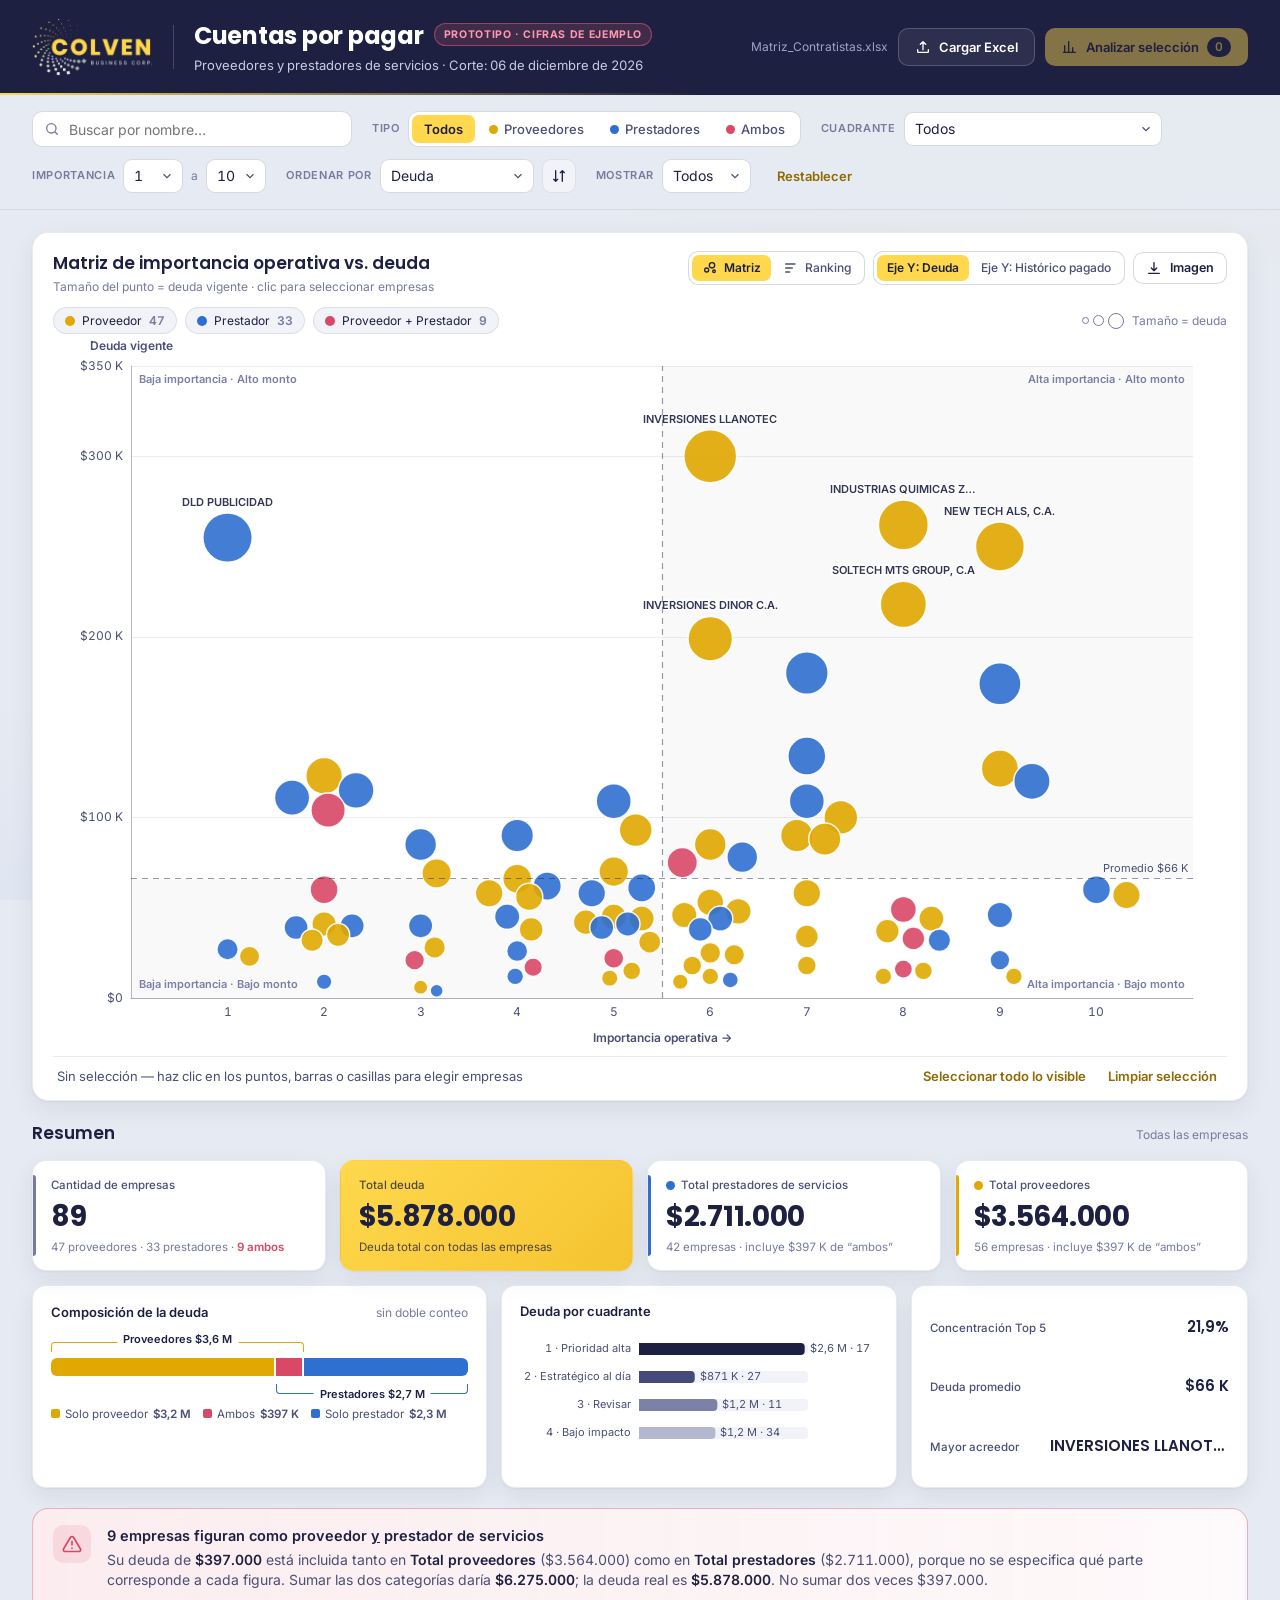
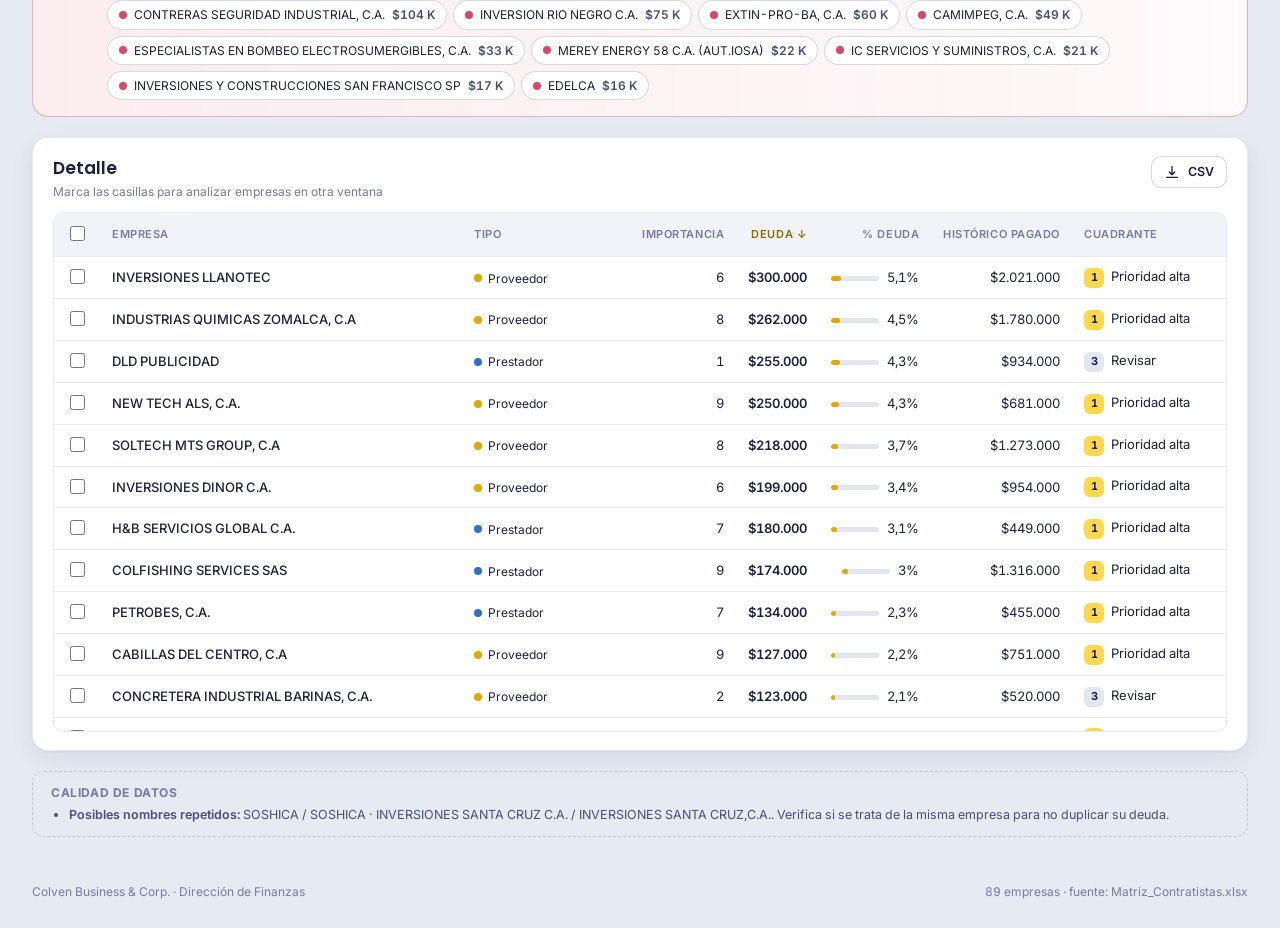
==== index.html @ c9e43388 "Add files via upload Primera versión del dashboard" ====
<!doctype html>
<html lang="es">
<head>
  <meta charset="utf-8">
  <meta name="viewport" content="width=device-width, initial-scale=1">
  <title>Cuentas por Pagar · COLVEN</title>
  <meta name="description" content="Dashboard de cuentas por pagar a proveedores y prestadores de servicios de Colven Business & Corp.">
  <link rel="icon" type="image/png" href="assets/favicon.png">
  <link rel="preconnect" href="https://fonts.googleapis.com">
  <link rel="preconnect" href="https://fonts.gstatic.com" crossorigin>
  <link href="https://fonts.googleapis.com/css2?family=Inter:wght@400;500;600;700&family=Poppins:wght@600;700;800&display=swap" rel="stylesheet">
  <link rel="stylesheet" href="css/styles.css">
</head>
<body>
  <header class="topbar">
    <div class="brand">
      <img src="assets/logo-colven.png" alt="Colven Business Corp." class="brand-logo">
      <div class="brand-sep"></div>
      <div>
        <h1>Cuentas por pagar<span id="ribbon" class="ribbon" hidden>Prototipo · cifras de ejemplo</span></h1>
        <p class="sub">Proveedores y prestadores de servicios · <span id="corte"></span></p>
      </div>
    </div>
    <div class="top-actions">
      <span class="source" id="source" title="Archivo de datos cargado"></span>
      <label class="btn btn-ghost" title="Cargar otro Excel solo en este navegador (no modifica el repositorio)">
        <svg viewBox="0 0 24 24"><path d="M12 16V4m0 0-4 4m4-4 4 4M4 16v3a1 1 0 0 0 1 1h14a1 1 0 0 0 1-1v-3"/></svg>
        Cargar Excel
        <input type="file" id="fileInput" accept=".xlsx,.xls,.csv" hidden>
      </label>
      <button class="btn btn-primary" id="btnCompare" disabled>
        <svg viewBox="0 0 24 24"><path d="M4 20V10m6 10V4m6 16v-7m4 7H2"/></svg>
        Analizar selección <span class="pill" id="selCount">0</span>
      </button>
    </div>
  </header>

  <!-- ===================== FILTROS ===================== -->
  <section class="filters" aria-label="Filtros">
    <div class="f-group f-search">
      <svg viewBox="0 0 24 24"><circle cx="11" cy="11" r="7"/><path d="m20 20-3.5-3.5"/></svg>
      <input type="search" id="fSearch" placeholder="Buscar por nombre…" autocomplete="off">
    </div>

    <div class="f-group">
      <span class="f-label">Tipo</span>
      <div class="seg" id="fTipo" role="radiogroup">
        <button data-v="all" class="on">Todos</button>
        <button data-v="prov"><i class="dot" data-t="Proveedor"></i>Proveedores</button>
        <button data-v="serv"><i class="dot" data-t="Prestador de servicios"></i>Prestadores</button>
        <button data-v="ambos"><i class="dot" data-t="Ambos"></i>Ambos</button>
      </div>
    </div>

    <div class="f-group">
      <span class="f-label">Cuadrante</span>
      <select id="fQuad">
        <option value="0">Todos</option>
        <option value="1">1 · Alta importancia / Alto monto</option>
        <option value="2">2 · Alta importancia / Bajo monto</option>
        <option value="3">3 · Baja importancia / Alto monto</option>
        <option value="4">4 · Baja importancia / Bajo monto</option>
      </select>
    </div>

    <div class="f-group">
      <span class="f-label">Importancia</span>
      <select id="fImpMin"></select><span class="f-to">a</span><select id="fImpMax"></select>
    </div>

    <div class="f-group">
      <span class="f-label">Ordenar por</span>
      <select id="fSort">
        <option value="deuda">Deuda</option>
        <option value="importancia">Importancia</option>
        <option value="historico">Histórico pagado</option>
        <option value="empresa">Nombre</option>
      </select>
      <button class="icon-btn" id="fDir" title="Invertir orden" aria-label="Invertir orden">
        <svg viewBox="0 0 24 24"><path d="M7 4v16m0 0-3-3m3 3 3-3M17 20V4m0 0-3 3m3-3 3 3"/></svg>
      </button>
    </div>

    <div class="f-group">
      <span class="f-label">Mostrar</span>
      <select id="fTop">
        <option value="0">Todos</option>
        <option value="5">Top 5</option>
        <option value="10">Top 10</option>
        <option value="20">Top 20</option>
        <option value="30">Top 30</option>
      </select>
    </div>

    <button class="btn btn-link" id="fReset">Restablecer</button>
  </section>

  <!-- ===================== PRINCIPAL ===================== -->
  <main class="layout">
    <section class="card chart-card">
      <div class="card-head">
        <div>
          <h2 id="chartTitle">Matriz de importancia operativa vs. deuda</h2>
          <p class="hint" id="chartHint">Tamaño del punto = deuda vigente · clic para seleccionar empresas</p>
        </div>
        <div class="head-tools">
          <div class="seg seg-sm" id="vView">
            <button data-v="matriz" class="on" title="Matriz de burbujas">
              <svg viewBox="0 0 24 24"><circle cx="7" cy="15" r="3"/><circle cx="15" cy="8" r="4"/><circle cx="18" cy="17" r="2"/></svg>Matriz</button>
            <button data-v="ranking" title="Ranking de barras">
              <svg viewBox="0 0 24 24"><path d="M4 6h14M4 12h10M4 18h6"/></svg>Ranking</button>
          </div>
          <div class="seg seg-sm" id="vY" title="Eje vertical de la matriz">
            <button data-v="deuda" class="on">Eje Y: Deuda</button>
            <button data-v="historico">Eje Y: Histórico pagado</button>
          </div>
          <div class="menu">
            <button class="btn btn-ghost btn-sm" id="btnExport" aria-haspopup="true">
              <svg viewBox="0 0 24 24"><path d="M12 4v12m0 0-4-4m4 4 4-4M4 20h16"/></svg>Imagen</button>
            <div class="menu-list" id="exportMenu" hidden>
              <button data-e="dark">PNG · fondo Colven (con resumen)</button>
              <button data-e="light">PNG · fondo blanco (para informes)</button>
              <button data-e="transparent">PNG · solo gráfico, transparente</button>
            </div>
          </div>
        </div>
      </div>
      <div class="legend" id="legend"></div>
      <div id="mainChart" class="chart"></div>
      <div class="sel-bar" id="selBar" hidden>
        <span id="selText"></span>
        <button class="btn btn-link" id="selVisible">Seleccionar todo lo visible</button>
        <button class="btn btn-link" id="selClear">Limpiar selección</button>
      </div>
    </section>

    <aside class="summary" aria-label="Resumen">
      <div class="summary-head">
        <h2>Resumen</h2>
        <span class="scope" id="scope">Todas las empresas</span>
      </div>
      <div class="kpis">
        <div class="kpi">
          <span class="kpi-label">Cantidad de empresas</span>
          <span class="kpi-value" id="kN">0</span>
          <span class="kpi-sub" id="kNsub"></span>
        </div>
        <div class="kpi kpi-hero">
          <span class="kpi-label">Total deuda</span>
          <span class="kpi-value" id="kTotal">$0</span>
          <span class="kpi-sub" id="kTotalSub"></span>
        </div>
        <div class="kpi" data-t="Prestador de servicios">
          <span class="kpi-label"><i class="dot" data-t="Prestador de servicios"></i>Total prestadores de servicios</span>
          <span class="kpi-value" id="kServ">$0</span>
          <span class="kpi-sub" id="kServSub"></span>
        </div>
        <div class="kpi" data-t="Proveedor">
          <span class="kpi-label"><i class="dot" data-t="Proveedor"></i>Total proveedores</span>
          <span class="kpi-value" id="kProv">$0</span>
          <span class="kpi-sub" id="kProvSub"></span>
        </div>
      </div>

      <div class="block">
        <div class="block-head"><h3>Composición de la deuda</h3><span class="hint">sin doble conteo</span></div>
        <div class="compo" id="compo"></div>
      </div>

      <div class="block">
        <div class="block-head"><h3>Deuda por cuadrante</h3></div>
        <div id="quadChart" class="mini-chart"></div>
      </div>

      <div class="block mini-stats">
        <div><span class="kpi-label">Concentración Top 5</span><b id="kTop5">0%</b></div>
        <div><span class="kpi-label">Deuda promedio</span><b id="kAvg">$0</b></div>
        <div><span class="kpi-label">Mayor acreedor</span><b id="kMax" class="ellipsis">—</b></div>
      </div>
    </aside>

    <!-- Aviso de empresas en ambas categorías -->
    <section class="notice" id="overlap" hidden></section>

    <!-- Tabla -->
    <section class="card table-card">
      <div class="card-head">
        <div>
          <h2>Detalle</h2>
          <p class="hint">Marca las casillas para analizar empresas en otra ventana</p>
        </div>
        <div class="head-tools">
          <button class="btn btn-ghost btn-sm" id="btnCsv">
            <svg viewBox="0 0 24 24"><path d="M12 4v12m0 0-4-4m4 4 4-4M4 20h16"/></svg>CSV</button>
        </div>
      </div>
      <div class="table-wrap">
        <table class="grid" id="grid">
          <thead>
            <tr>
              <th class="c-chk"><input type="checkbox" id="chkAll" aria-label="Seleccionar todas las visibles"></th>
              <th data-s="empresa">Empresa</th>
              <th data-s="tipo">Tipo</th>
              <th data-s="importancia" class="num">Importancia</th>
              <th data-s="deuda" class="num">Deuda</th>
              <th data-s="pct" class="num">% deuda</th>
              <th data-s="historico" class="num">Histórico pagado</th>
              <th data-s="cuadrante">Cuadrante</th>
            </tr>
          </thead>
          <tbody></tbody>
        </table>
      </div>
    </section>

    <section class="dq" id="dq" hidden></section>
  </main>

  <footer class="foot">
    <span>Colven Business &amp; Corp. · Dirección de Finanzas</span>
    <span id="footSrc"></span>
  </footer>

  <div class="toast" id="toast" role="status" aria-live="polite"></div>

  <script src="lib/echarts.min.js"></script>
  <script src="lib/xlsx.full.min.js"></script>
  <script src="js/config.js"></script>
  <script src="js/data-fallback.js"></script>
  <script src="js/common.js"></script>
  <script src="js/app.js"></script>
</body>
</html>
---- css/styles.css ----
/* =====================================================================
   COLVEN · Cuentas por pagar — estilos
   Paleta de marca: azul marino #1D2041 · amarillo #FFD84D · blanco
   ===================================================================== */
:root {
  --navy: #1D2041;
  --navy-deep: #171A36;
  --page: #E6EAF2;          /* gris azulado claro */
  --surface: #FFFFFF;
  --surface-2: #F1F3F8;
  --surface-3: #E2E6EF;
  --border: rgba(29, 32, 65, 0.09);
  --border-2: rgba(29, 32, 65, 0.17);
  --text: #1D2041;
  --text-2: #4A4F75;
  --muted: #767B9F;
  --yellow: #FFD84D;
  --yellow-soft: rgba(224, 168, 0, 0.18);
  --accent-ink: #8F6A00;
  --prov: #E0A800;
  --serv: #2F6FD0;
  --ambos: #D94867;
  --radius: 16px;
  --radius-sm: 10px;
  --shadow: 0 1px 2px rgba(29, 32, 65, 0.05), 0 8px 24px rgba(29, 32, 65, 0.07);
  --font: 'Inter', system-ui, -apple-system, 'Segoe UI', Roboto, Arial, sans-serif;
  --font-head: 'Poppins', 'Inter', system-ui, sans-serif;
  color-scheme: light;
}

* { box-sizing: border-box; }
[hidden] { display: none !important; }
a.btn { text-decoration: none; color: inherit; }
html, body { margin: 0; }
body {
  background: var(--page);
  background-image: radial-gradient(1200px 500px at 85% 0%, rgba(255, 216, 77, 0.10), transparent 60%),
                    radial-gradient(900px 500px at -10% 110%, rgba(47, 111, 208, 0.06), transparent 60%);
  background-attachment: fixed;
  color: var(--text);
  font-family: var(--font);
  font-size: 14px;
  line-height: 1.45;
  -webkit-font-smoothing: antialiased;
  font-variant-numeric: tabular-nums;
  min-height: 100vh;
}
svg { width: 16px; height: 16px; fill: none; stroke: currentColor; stroke-width: 2; stroke-linecap: round; stroke-linejoin: round; flex: none; }
button, input, select { font: inherit; color: inherit; }
b { font-weight: 600; }
.nowrap { white-space: nowrap; }
.ellipsis { overflow: hidden; text-overflow: ellipsis; white-space: nowrap; display: block; }

/* ---------- Distintivo de prototipo ---------- */
.ribbon {
  display: inline-block; vertical-align: middle; margin-left: 10px; position: relative; top: -3px;
  background: rgba(232, 96, 122, .18); color: #FF9AAE; border: 1px solid rgba(232, 96, 122, .5);
  font-family: var(--font); font-size: 10.5px; font-weight: 700; letter-spacing: .06em; text-transform: uppercase;
  padding: 3px 9px; border-radius: 999px; white-space: nowrap;
}

/* ---------- Encabezado ---------- */
.topbar {
  display: flex; align-items: center; justify-content: space-between; gap: 24px; flex-wrap: wrap;
  padding: 18px 32px; border-bottom: 1px solid var(--border);
  background: var(--navy); color: #FFFFFF;
  position: relative;
}
.topbar .sub { color: #C9CCE4; }
.topbar .source { color: #9EA3C7; }
.topbar .btn-ghost { background: rgba(255, 255, 255, .07); border-color: rgba(255, 255, 255, .2); color: #FFFFFF; }
.topbar .btn-ghost:hover { background: rgba(255, 255, 255, .13); border-color: rgba(255, 216, 77, .6); }
.topbar .pill { background: var(--navy); }
.topbar::after { content: ''; position: absolute; left: 0; right: 0; bottom: -1px; height: 2px; background: linear-gradient(90deg, var(--yellow), rgba(255,216,77,0) 55%); }
.brand { display: flex; align-items: center; gap: 20px; min-width: 0; }
.brand-logo { height: 58px; width: auto; display: block; }
.brand-sep { width: 1px; height: 44px; background: rgba(255,255,255,.18); }
h1 { font-family: var(--font-head); font-size: 24px; font-weight: 700; margin: 0; letter-spacing: -.01em; }
.sub { margin: 2px 0 0; color: var(--text-2); font-size: 13px; }
.top-actions { display: flex; align-items: center; gap: 10px; flex-wrap: wrap; }
.source { font-size: 12px; color: var(--muted); max-width: 260px; overflow: hidden; text-overflow: ellipsis; white-space: nowrap; }

/* ---------- Botones ---------- */
.btn {
  display: inline-flex; align-items: center; gap: 8px; height: 38px; padding: 0 16px; border-radius: 10px;
  border: 1px solid transparent; cursor: pointer; font-weight: 600; font-size: 13px; white-space: nowrap;
  transition: background .2s, border-color .2s, transform .15s, opacity .2s;
}
.btn:active { transform: translateY(1px); }
.btn-sm { height: 32px; padding: 0 12px; font-size: 12.5px; }
.btn-primary { background: var(--yellow); color: var(--navy); }
.btn-primary:hover:not(:disabled) { background: #FFE27A; }
.btn-primary:disabled { opacity: .45; cursor: not-allowed; }
.btn-ghost { background: var(--surface); border-color: var(--border-2); }
.btn-ghost:hover { background: var(--surface-2); border-color: var(--prov); }
.btn-link { background: none; border: 0; color: var(--accent-ink); padding: 0 6px; height: auto; font-weight: 600; }
.btn-link:hover { text-decoration: underline; }
.pill { background: var(--navy); color: var(--yellow); border-radius: 999px; padding: 1px 8px; font-size: 12px; min-width: 22px; text-align: center; }
.icon-btn { width: 34px; height: 34px; display: grid; place-items: center; border-radius: 9px; background: var(--surface-2); border: 1px solid var(--border); cursor: pointer; transition: transform .3s, border-color .2s; }
.icon-btn:hover { border-color: var(--prov); }
.icon-btn.asc svg { transform: scaleY(-1); }
.icon-btn svg { transition: transform .3s; }

/* ---------- Filtros ---------- */
.filters {
  display: flex; flex-wrap: wrap; align-items: center; gap: 12px 20px; padding: 16px 32px;
  position: sticky; top: 0; z-index: 20; background: rgba(230, 234, 242, .9); backdrop-filter: blur(10px);
  border-bottom: 1px solid var(--border);
}
.f-group { display: flex; align-items: center; gap: 8px; }
.f-label { font-size: 11px; text-transform: uppercase; letter-spacing: .06em; color: var(--muted); font-weight: 600; }
.f-to { color: var(--muted); font-size: 12px; }
.f-search { position: relative; flex: 1 1 220px; max-width: 320px; }
.f-search svg { position: absolute; left: 12px; color: var(--muted); }
.f-search input { width: 100%; height: 36px; padding: 0 12px 0 36px; border-radius: 10px; background: var(--surface); border: 1px solid var(--border-2); outline: none; transition: border-color .2s, box-shadow .2s; }
.f-search input:focus { border-color: var(--prov); box-shadow: 0 0 0 3px var(--yellow-soft); }
select {
  height: 34px; padding: 0 30px 0 10px; border-radius: 9px; background: var(--surface); border: 1px solid var(--border-2);
  appearance: none; cursor: pointer; outline: none; max-width: 260px;
  background-image: url("data:image/svg+xml,%3Csvg xmlns='http://www.w3.org/2000/svg' viewBox='0 0 24 24' fill='none' stroke='%234A4F75' stroke-width='2'%3E%3Cpath d='m6 9 6 6 6-6'/%3E%3C/svg%3E");
  background-repeat: no-repeat; background-position: right 8px center; background-size: 14px;
}
select:focus { border-color: var(--prov); }
select option { background: #FFFFFF; color: var(--text); }

.seg { display: inline-flex; background: var(--surface); border: 1px solid var(--border-2); border-radius: 10px; padding: 3px; gap: 2px; }
.seg button { display: inline-flex; align-items: center; gap: 6px; border: 0; background: transparent; padding: 0 12px; height: 28px; border-radius: 7px; cursor: pointer; color: var(--text-2); font-weight: 500; font-size: 13px; transition: background .2s, color .2s; white-space: nowrap; }
.seg button:hover { color: var(--text); }
.seg button.on { background: var(--yellow); color: var(--navy); font-weight: 600; }
.seg button.on .dot { box-shadow: 0 0 0 1.5px var(--navy); }
.seg-sm button { height: 26px; font-size: 12px; padding: 0 10px; }
.seg.disabled { opacity: .35; pointer-events: none; }
.dot { width: 9px; height: 9px; border-radius: 50%; display: inline-block; flex: none; }

/* ---------- Layout ---------- */
.layout {
  display: grid; grid-template-columns: minmax(0, 1fr); gap: 20px; padding: 22px 32px 28px;
  max-width: 1720px; margin: 0 auto;
}
.card { background: var(--surface); border: 1px solid var(--border); border-radius: var(--radius); box-shadow: var(--shadow); min-width: 0; }
.chart-card { padding: 18px 20px 12px; display: flex; flex-direction: column; }
.card-head { display: flex; justify-content: space-between; align-items: flex-start; gap: 12px; flex-wrap: wrap; }
.card-head h2, .summary h2 { font-family: var(--font-head); font-size: 17px; font-weight: 600; margin: 0; }
.hint { color: var(--muted); font-size: 12px; margin: 2px 0 0; }
.head-tools { display: flex; gap: 8px; align-items: center; flex-wrap: wrap; }
.chart { width: 100%; height: clamp(620px, 80vh, 940px); }
.mini-chart { width: 100%; height: 140px; }

/* menú de exportación */
.menu { position: relative; }
.menu-list { position: absolute; right: 0; top: calc(100% + 6px); z-index: 30; min-width: 270px; background: var(--surface); border: 1px solid var(--border-2); border-radius: 12px; padding: 6px; box-shadow: var(--shadow); animation: pop .16s ease-out; }
.menu-list button { display: block; width: 100%; text-align: left; border: 0; background: none; padding: 9px 12px; border-radius: 8px; cursor: pointer; font-size: 13px; }
.menu-list button:hover { background: var(--surface-2); color: var(--accent-ink); }
@keyframes pop { from { opacity: 0; transform: translateY(-4px); } }

/* leyenda */
.legend { display: flex; flex-wrap: wrap; gap: 6px 8px; margin: 12px 0 2px; align-items: center; }
.lg-item { display: inline-flex; align-items: center; gap: 7px; border: 1px solid var(--border); background: var(--surface-2); border-radius: 999px; padding: 4px 11px; font-size: 12px; cursor: pointer; color: var(--text); transition: border-color .2s, opacity .2s; }
.lg-item:hover { border-color: var(--border-2); }
.lg-item.off { opacity: .4; }
.lg-item i { width: 10px; height: 10px; border-radius: 50%; }
.lg-item span { color: var(--muted); font-weight: 600; }
.lg-size { display: inline-flex; align-items: center; gap: 4px; color: var(--muted); font-size: 12px; margin-left: auto; }
.lg-size i { border: 1.5px solid var(--muted); border-radius: 50%; display: inline-block; }
.lg-size .s1 { width: 7px; height: 7px; } .lg-size .s2 { width: 11px; height: 11px; } .lg-size .s3 { width: 16px; height: 16px; margin-right: 4px; }

.sel-bar { display: flex; align-items: center; gap: 10px; flex-wrap: wrap; padding: 10px 4px 2px; border-top: 1px solid var(--border); color: var(--text-2); font-size: 13px; }
.sel-bar b { color: var(--accent-ink); }
.sel-bar span { margin-right: auto; }

/* ---------- Resumen ---------- */
.summary { display: grid; grid-template-columns: 1.15fr 1fr 0.85fr; gap: 14px; min-width: 0; align-items: stretch; }
.summary-head, .summary .kpis { grid-column: 1 / -1; }
.summary .block { display: flex; flex-direction: column; }
.summary .mini-stats { display: grid; grid-template-columns: 1fr; align-content: space-around; }
.summary .mini-stats > div { flex-direction: row; justify-content: space-between; align-items: baseline; gap: 10px; }
.summary .mini-stats b { text-align: right; max-width: 60%; }
.summary-head { display: flex; align-items: baseline; justify-content: space-between; gap: 10px; }
.scope { font-size: 12px; color: var(--muted); text-align: right; }
.kpis { display: grid; grid-template-columns: repeat(4, 1fr); gap: 14px; }
.kpi { background: var(--surface); border: 1px solid var(--border); border-radius: 14px; padding: 16px 18px 14px; box-shadow: var(--shadow); display: flex; flex-direction: column; gap: 3px; position: relative; overflow: hidden; min-width: 0; transition: transform .25s, border-color .25s; }
.kpi:hover { transform: translateY(-2px); border-color: var(--border-2); }
.kpi::before { content: ''; position: absolute; left: 0; top: 14px; bottom: 14px; width: 3px; border-radius: 0 3px 3px 0; background: var(--muted); }
.kpi[data-t="Proveedor"]::before { background: var(--prov); }
.kpi[data-t="Prestador de servicios"]::before { background: var(--serv); }
.kpi-hero { background: linear-gradient(135deg, #FFD84D, #F5C330); border-color: transparent; color: var(--navy); }
.kpi-hero::before { display: none; }
.kpi-hero .kpi-label, .kpi-hero .kpi-sub { color: rgba(29, 32, 65, .78); }
.kpi-label { font-size: 11.5px; color: var(--text-2); font-weight: 500; display: flex; align-items: center; gap: 6px; }
.kpi-value { font-family: var(--font-head); font-size: 28px; font-weight: 700; letter-spacing: -.01em; white-space: nowrap; overflow: hidden; text-overflow: ellipsis; }
.kpi-sub { font-size: 11.5px; color: var(--muted); line-height: 1.35; }
.t-ambos { color: var(--ambos); }

.block { background: var(--surface); border: 1px solid var(--border); border-radius: 14px; padding: 16px 18px; box-shadow: var(--shadow); }
.block-head { display: flex; justify-content: space-between; align-items: baseline; margin-bottom: 10px; }
.block h3 { font-size: 13px; font-weight: 600; margin: 0; }
.mini-stats { display: grid; grid-template-columns: 1fr 1fr 1.3fr; gap: 10px; }
.mini-stats > div { display: flex; flex-direction: column; gap: 4px; min-width: 0; }
.mini-stats b { font-family: var(--font-head); font-size: 15px; }

/* composición con llaves */
.compo { position: relative; padding: 26px 0 0; }
.compo .bar { display: flex; height: 18px; border-radius: 6px; overflow: hidden; gap: 0; background: var(--surface-2); }
.compo .bar > div { height: 100%; transition: width .7s cubic-bezier(.65, 0, .35, 1); cursor: help; }
.compo .bar > div + div { box-shadow: -2px 0 0 var(--surface); }
.br { position: absolute; height: 10px; border: 1.5px solid var(--text-2); transition: left .7s cubic-bezier(.65,0,.35,1), width .7s cubic-bezier(.65,0,.35,1), opacity .4s; }
.br span { position: absolute; left: 50%; transform: translateX(-50%); transition: left .7s, right .7s, transform .7s; white-space: nowrap; font-size: 11px; font-weight: 600; color: var(--text); background: var(--surface); padding: 0 6px; }
.br-top { top: 10px; border-bottom: 0; border-radius: 4px 4px 0 0; border-color: var(--prov); }
.br-top span { top: -11px; }
.br span.r { left: auto; right: -2px; transform: none; padding-right: 0; }
.br span.l { left: -2px; transform: none; padding-left: 0; }
.br-bot { top: 52px; border-top: 0; border-radius: 0 0 4px 4px; border-color: var(--serv); }
.br-bot span { bottom: -10px; }
.compo-legend { display: flex; flex-wrap: wrap; gap: 4px 12px; margin-top: 30px; font-size: 11.5px; color: var(--text-2); }
.compo-legend span { display: inline-flex; align-items: center; gap: 5px; }
.compo-legend i { width: 9px; height: 9px; border-radius: 2px; }

/* ---------- Aviso doble categoría ---------- */
.notice {
  grid-column: 1 / -1; display: flex; gap: 16px; padding: 16px 20px; border-radius: var(--radius);
  background: linear-gradient(90deg, rgba(217, 72, 103, .10), rgba(217, 72, 103, .03)), var(--surface);
  border: 1px solid rgba(217, 72, 103, .4); animation: slideIn .45s ease-out;
}
.notice-icon { width: 38px; height: 38px; border-radius: 10px; background: rgba(217, 72, 103, .12); color: var(--ambos); display: grid; place-items: center; flex: none; }
.notice-icon svg { width: 20px; height: 20px; }
.notice h3 { margin: 0 0 4px; font-size: 14.5px; font-weight: 600; }
.notice p { margin: 0 0 10px; color: var(--text-2); max-width: 1100px; }
.notice p b { color: var(--text); }
.chips { display: flex; flex-wrap: wrap; gap: 6px; }
.chip { display: inline-flex; align-items: center; gap: 7px; padding: 5px 11px; border-radius: 999px; background: var(--surface); border: 1px solid var(--border-2); font-size: 12px; cursor: pointer; transition: border-color .2s, background .2s; }
.chip i { width: 8px; height: 8px; border-radius: 50%; }
.chip b { color: var(--text-2); font-weight: 600; }
.chip:hover { border-color: var(--ambos); }
.chip.on { background: rgba(217, 72, 103, .14); border-color: var(--ambos); }
@keyframes slideIn { from { opacity: 0; transform: translateY(6px); } }

/* ---------- Tabla ---------- */
.table-card { grid-column: 1 / -1; padding: 18px 20px; }
.table-wrap { margin-top: 12px; max-height: 520px; overflow: auto; border-radius: 10px; border: 1px solid var(--border); }
.grid { width: 100%; border-collapse: collapse; font-size: 13px; }
.grid th { position: sticky; top: 0; z-index: 1; background: var(--surface-2); text-align: left; font-size: 11px; text-transform: uppercase; letter-spacing: .05em; color: var(--muted); font-weight: 600; padding: 10px 12px; cursor: pointer; user-select: none; white-space: nowrap; }
.grid th:hover { color: var(--text); }
.grid th.sorted { color: var(--accent-ink); }
.grid th.sorted::after { content: ' ↓'; }
.grid th.sorted[data-dir="asc"]::after { content: ' ↑'; }
.grid td { padding: 9px 12px; border-top: 1px solid var(--border); white-space: nowrap; }
.grid tbody tr { transition: background .15s; }
.grid tbody tr:hover { background: rgba(29, 32, 65, .03); }
.grid tbody tr.sel { background: rgba(255, 216, 77, .16); }
.grid .num { text-align: right; }
.grid .c-chk { width: 36px; text-align: center; }
.grid .c-name { white-space: normal; min-width: 240px; font-weight: 500; }
.grid input[type="checkbox"] { accent-color: var(--prov); width: 15px; height: 15px; cursor: pointer; }
.tag { display: inline-flex; align-items: center; gap: 6px; font-size: 12px; }
.tag::before { content: ''; width: 8px; height: 8px; border-radius: 50%; background: var(--c); }
.pbar { display: inline-block; width: 48px; height: 5px; border-radius: 3px; background: var(--surface-3); margin-right: 8px; vertical-align: middle; overflow: hidden; }
.pbar i { display: block; height: 100%; background: var(--prov); border-radius: 3px; }
.q { display: inline-grid; place-items: center; width: 20px; height: 20px; border-radius: 6px; font-size: 11px; font-weight: 700; background: var(--surface-3); color: var(--text); margin-right: 4px; }
.q1 { background: var(--yellow); color: var(--navy); }
.empty { text-align: center; color: var(--muted); padding: 30px !important; }

/* ---------- Calidad de datos ---------- */
.dq { grid-column: 1 / -1; font-size: 12.5px; color: var(--text-2); padding: 12px 18px; border: 1px dashed var(--border-2); border-radius: 12px; }
.dq h3 { margin: 0 0 4px; font-size: 12px; text-transform: uppercase; letter-spacing: .05em; color: var(--muted); }
.dq ul { margin: 0; padding-left: 18px; }

/* ---------- Tooltip ---------- */
.tt { padding: 12px 14px; min-width: 240px; max-width: 320px; font-family: var(--font); }
.tt-name { font-family: var(--font-head); font-weight: 600; font-size: 14px; white-space: normal; line-height: 1.3; margin-bottom: 4px; }
.tt-tipo { display: flex; align-items: center; gap: 6px; font-size: 12px; opacity: .8; margin-bottom: 8px; }
.tt-tipo i { width: 9px; height: 9px; border-radius: 50%; }
.tt table { width: 100%; border-collapse: collapse; font-size: 12px; }
.tt td { padding: 2px 0; }
.tt td:first-child { opacity: .7; padding-right: 14px; }
.tt td:last-child { text-align: right; }
.tt .tt-hint td { opacity: .5; text-align: left; padding-top: 6px; font-size: 11px; }

/* ---------- Pie y toast ---------- */
.foot { display: flex; justify-content: space-between; flex-wrap: wrap; gap: 8px; padding: 18px 32px 28px; color: var(--muted); font-size: 12px; max-width: 1720px; margin: 0 auto; }
.toast { position: fixed; left: 50%; bottom: 24px; transform: translate(-50%, 20px); opacity: 0; pointer-events: none; background: var(--navy); border: 1px solid var(--yellow); color: #FFFFFF; padding: 10px 18px; border-radius: 12px; box-shadow: var(--shadow); transition: opacity .25s, transform .25s; z-index: 100; max-width: calc(100vw - 32px); }
.toast.show { opacity: 1; transform: translate(-50%, 0); }
.toast.err { border-color: var(--ambos); }

/* ---------- Responsive ---------- */
@media (max-width: 1180px) {
  .summary { grid-template-columns: 1fr 1fr; }
  .summary .mini-stats { grid-column: 1 / -1; grid-template-columns: repeat(3, 1fr); }
  .summary .mini-stats > div { flex-direction: column; }
}
@media (max-width: 820px) {
  .topbar, .filters { padding-left: 16px; padding-right: 16px; }
  .layout { padding: 16px; gap: 14px; }
  .kpis { grid-template-columns: 1fr 1fr; }
  .summary { grid-template-columns: 1fr; }
  .kpi-value { font-size: 22px; }
  .brand-logo { height: 44px; }
  h1 { font-size: 20px; }
  .filters { position: static; }
  .mini-stats { grid-template-columns: 1fr 1fr; }
  .seg { max-width: 100%; overflow-x: auto; scrollbar-width: none; }
  .f-group { flex-wrap: wrap; max-width: 100%; }
  .head-tools { width: 100%; }
  .chart { height: 520px; }
}
@media (prefers-reduced-motion: reduce) {
  *, *::before, *::after { transition: none !important; animation: none !important; }
}
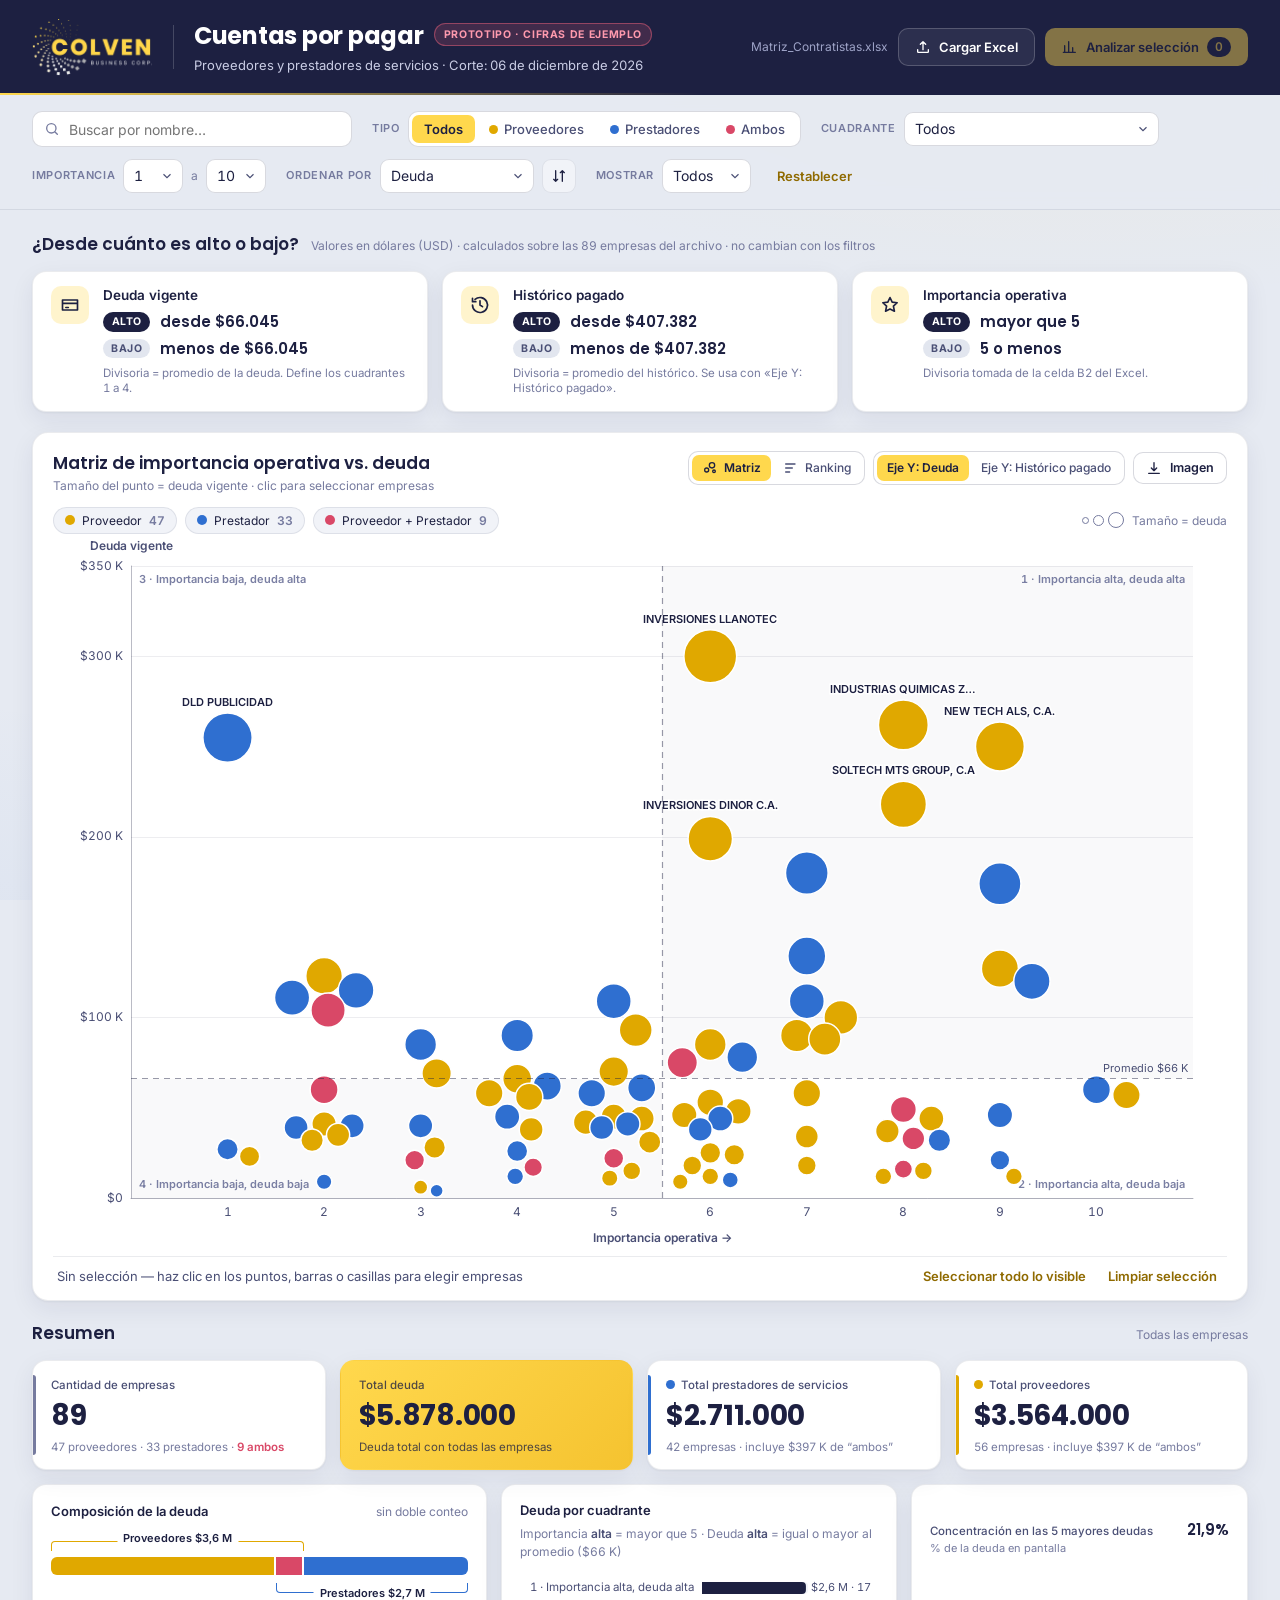
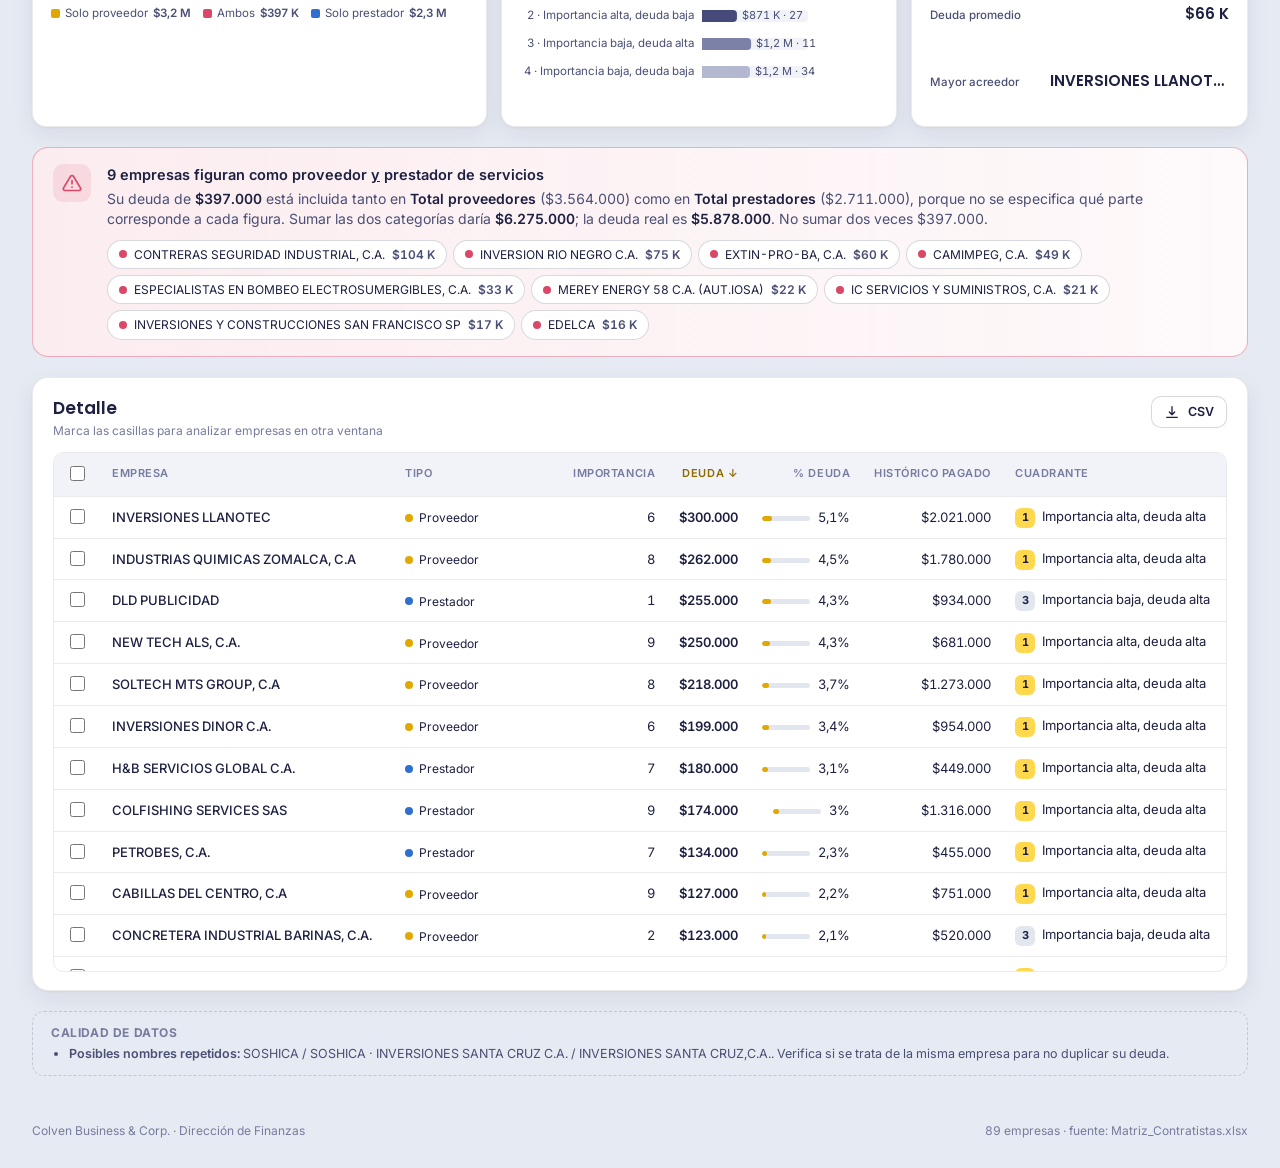
==== commit f72dcef6: "Add files via upload Corrige resaltado de sección y aclara los cuadrantes" ====
--- a/index.html
+++ b/index.html
@@ -56,10 +56,10 @@
       <span class="f-label">Cuadrante</span>
       <select id="fQuad">
         <option value="0">Todos</option>
-        <option value="1">1 · Alta importancia / Alto monto</option>
-        <option value="2">2 · Alta importancia / Bajo monto</option>
-        <option value="3">3 · Baja importancia / Alto monto</option>
-        <option value="4">4 · Baja importancia / Bajo monto</option>
+        <option value="1">1 · Importancia alta, deuda alta</option>
+        <option value="2">2 · Importancia alta, deuda baja</option>
+        <option value="3">3 · Importancia baja, deuda alta</option>
+        <option value="4">4 · Importancia baja, deuda baja</option>
       </select>
     </div>
 
@@ -97,6 +97,9 @@
 
   <!-- ===================== PRINCIPAL ===================== -->
   <main class="layout">
+    <!-- Criterios: a partir de qué monto se considera alto o bajo -->
+    <section class="criteria" id="criteria" aria-label="Criterios de clasificación"></section>
+
     <section class="card chart-card">
       <div class="card-head">
         <div>
@@ -168,12 +171,12 @@
       </div>
 
       <div class="block">
-        <div class="block-head"><h3>Deuda por cuadrante</h3></div>
+        <div class="block-head block-head-col"><h3>Deuda por cuadrante</h3><span class="hint" id="quadHint"></span></div>
         <div id="quadChart" class="mini-chart"></div>
       </div>
 
       <div class="block mini-stats">
-        <div><span class="kpi-label">Concentración Top 5</span><b id="kTop5">0%</b></div>
+        <div><span class="kpi-label">Concentración en las 5 mayores deudas<small>% de la deuda en pantalla</small></span><b id="kTop5">0%</b></div>
         <div><span class="kpi-label">Deuda promedio</span><b id="kAvg">$0</b></div>
         <div><span class="kpi-label">Mayor acreedor</span><b id="kMax" class="ellipsis">—</b></div>
       </div>
--- a/css/styles.css
+++ b/css/styles.css
@@ -305,3 +305,25 @@
 @media (prefers-reduced-motion: reduce) {
   *, *::before, *::after { transition: none !important; animation: none !important; }
 }
+
+.block-head-col { flex-direction: column; align-items: flex-start; gap: 3px; }
+.block-head-col .hint b { color: var(--text-2); }
+.mini-stats .kpi-label small { display: block; color: var(--muted); font-size: 11px; font-weight: 400; }
+.mini-stats .kpi-label { flex-direction: column; align-items: flex-start; gap: 1px; }
+
+/* ---------- Criterios alto / bajo ---------- */
+.criteria { display: grid; grid-template-columns: repeat(3, minmax(0, 1fr)); gap: 14px; }
+.crit-head { grid-column: 1 / -1; display: flex; align-items: baseline; gap: 12px; flex-wrap: wrap; }
+.crit-head h2 { font-family: var(--font-head); font-size: 17px; font-weight: 600; margin: 0; }
+.crit { display: flex; gap: 14px; background: var(--surface); border: 1px solid var(--border); border-radius: 14px; padding: 14px 18px; box-shadow: var(--shadow); min-width: 0; }
+.crit-icon { width: 38px; height: 38px; border-radius: 10px; background: rgba(255, 216, 77, .28); color: var(--navy); display: grid; place-items: center; flex: none; }
+.crit-icon svg { width: 20px; height: 20px; }
+.crit-body { display: flex; flex-direction: column; gap: 6px; min-width: 0; }
+.crit-title { font-weight: 600; font-size: 13.5px; }
+.crit-rows { display: grid; grid-template-columns: auto 1fr; gap: 5px 10px; align-items: center; }
+.crit-rows b { font-family: var(--font-head); font-size: 15px; font-weight: 600; }
+.crit-tag { font-size: 10.5px; font-weight: 700; text-transform: uppercase; letter-spacing: .05em; padding: 2px 8px; border-radius: 999px; text-align: center; }
+.crit-tag.hi { background: var(--navy); color: #FFFFFF; }
+.crit-tag.lo { background: var(--surface-3); color: var(--text-2); }
+.crit-note { font-size: 11.5px; color: var(--muted); line-height: 1.35; }
+@media (max-width: 980px) { .criteria { grid-template-columns: 1fr; } }
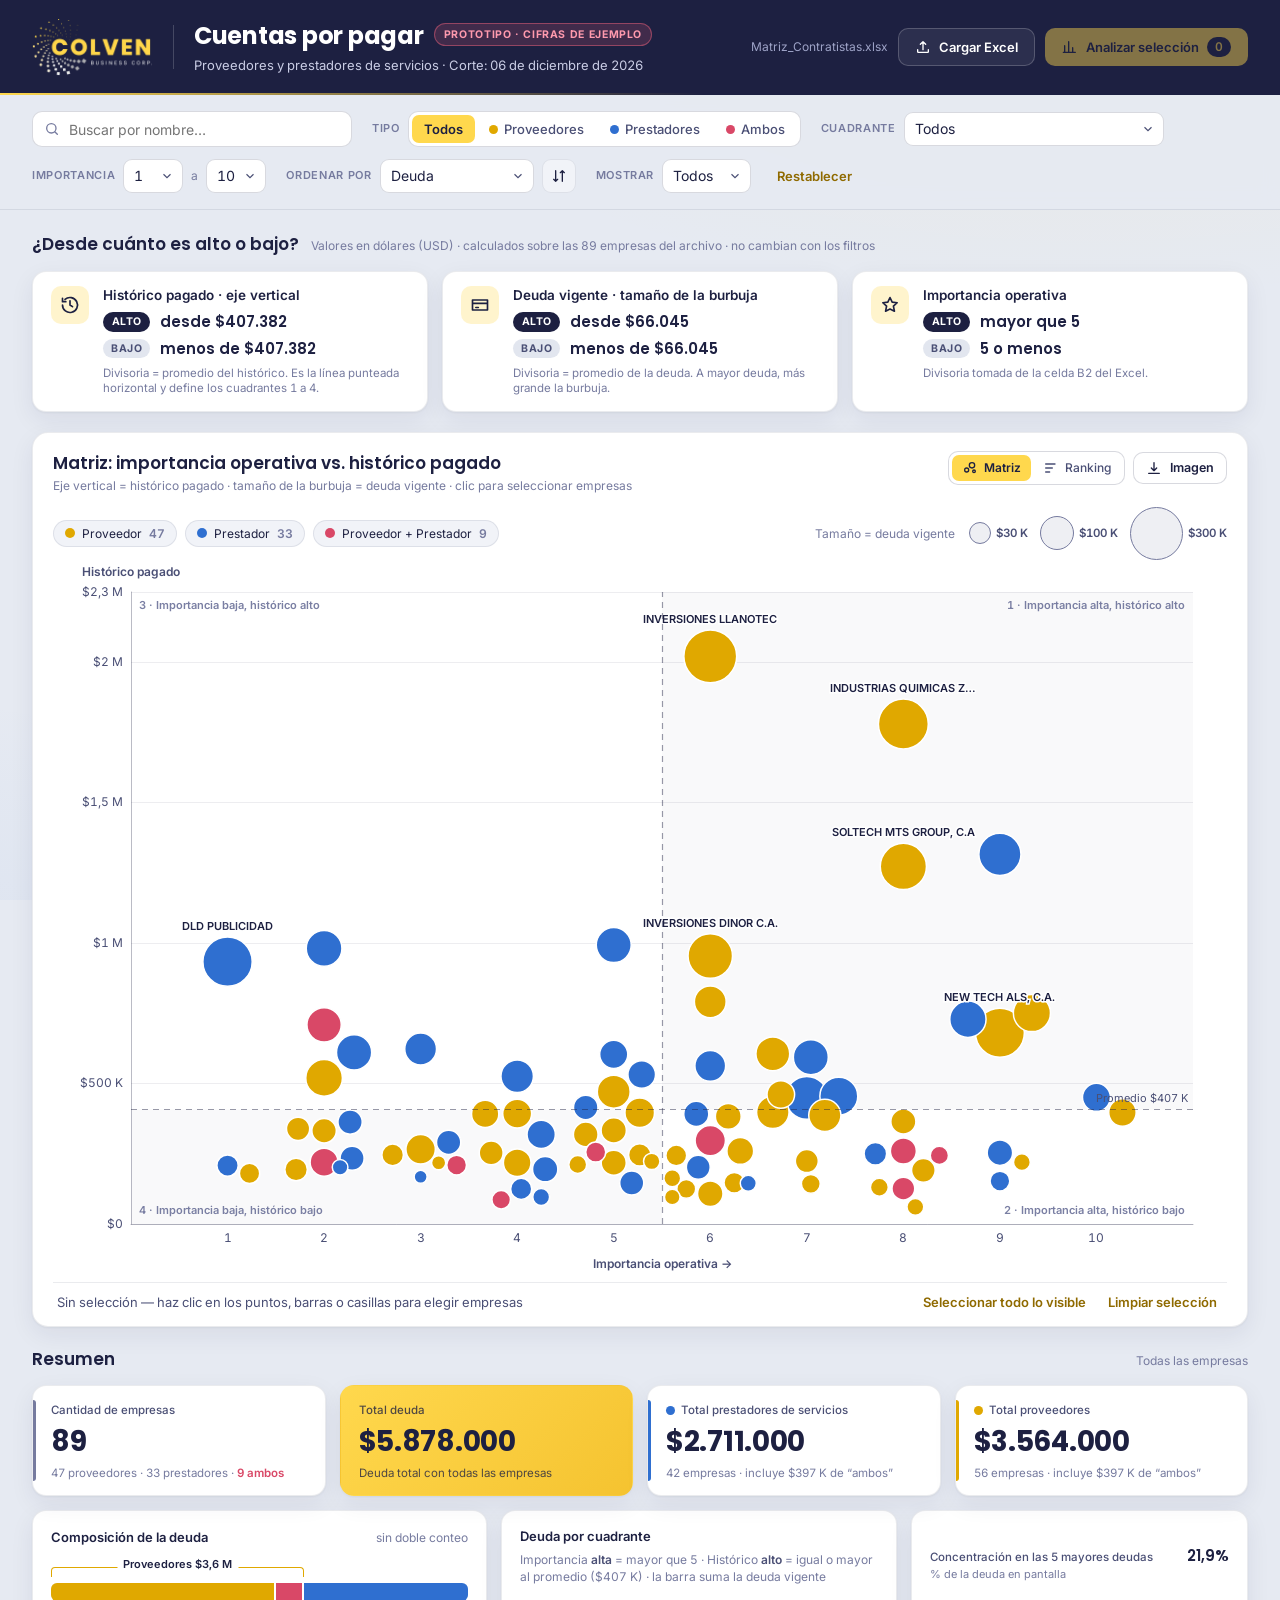
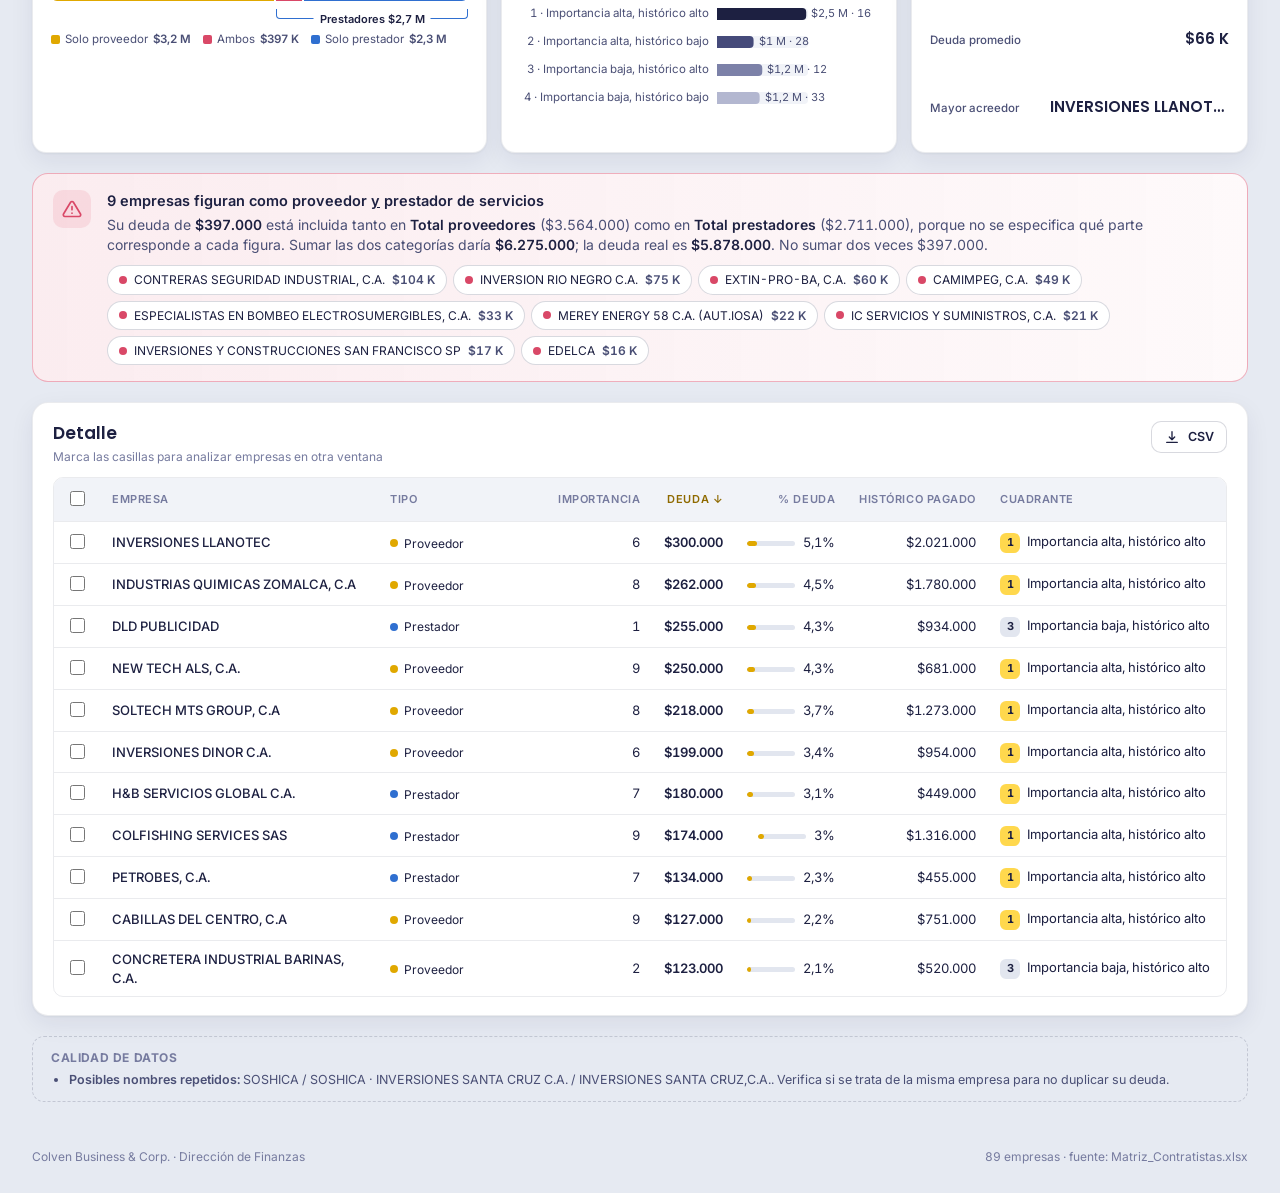
==== commit 213ded17: "Add files via upload matriz corregida" ====
--- a/index.html
+++ b/index.html
@@ -56,10 +56,10 @@
       <span class="f-label">Cuadrante</span>
       <select id="fQuad">
         <option value="0">Todos</option>
-        <option value="1">1 · Importancia alta, deuda alta</option>
-        <option value="2">2 · Importancia alta, deuda baja</option>
-        <option value="3">3 · Importancia baja, deuda alta</option>
-        <option value="4">4 · Importancia baja, deuda baja</option>
+        <option value="1">1 · Importancia alta, histórico alto</option>
+        <option value="2">2 · Importancia alta, histórico bajo</option>
+        <option value="3">3 · Importancia baja, histórico alto</option>
+        <option value="4">4 · Importancia baja, histórico bajo</option>
       </select>
     </div>
 
@@ -103,8 +103,8 @@
     <section class="card chart-card">
       <div class="card-head">
         <div>
-          <h2 id="chartTitle">Matriz de importancia operativa vs. deuda</h2>
-          <p class="hint" id="chartHint">Tamaño del punto = deuda vigente · clic para seleccionar empresas</p>
+          <h2 id="chartTitle">Matriz: importancia operativa vs. histórico pagado</h2>
+          <p class="hint" id="chartHint">Eje vertical = histórico pagado · tamaño de la burbuja = deuda vigente · clic para seleccionar empresas</p>
         </div>
         <div class="head-tools">
           <div class="seg seg-sm" id="vView">
@@ -112,10 +112,6 @@
               <svg viewBox="0 0 24 24"><circle cx="7" cy="15" r="3"/><circle cx="15" cy="8" r="4"/><circle cx="18" cy="17" r="2"/></svg>Matriz</button>
             <button data-v="ranking" title="Ranking de barras">
               <svg viewBox="0 0 24 24"><path d="M4 6h14M4 12h10M4 18h6"/></svg>Ranking</button>
-          </div>
-          <div class="seg seg-sm" id="vY" title="Eje vertical de la matriz">
-            <button data-v="deuda" class="on">Eje Y: Deuda</button>
-            <button data-v="historico">Eje Y: Histórico pagado</button>
           </div>
           <div class="menu">
             <button class="btn btn-ghost btn-sm" id="btnExport" aria-haspopup="true">
--- a/css/styles.css
+++ b/css/styles.css
@@ -327,3 +327,9 @@
 .crit-tag.lo { background: var(--surface-3); color: var(--text-2); }
 .crit-note { font-size: 11.5px; color: var(--muted); line-height: 1.35; }
 @media (max-width: 980px) { .criteria { grid-template-columns: 1fr; } }
+
+/* leyenda de tamaño con montos */
+.lg-size { gap: 12px; }
+.lg-size-t { margin-right: 2px; }
+.lg-bub { display: inline-flex; align-items: center; gap: 5px; font-size: 11.5px; color: var(--text-2); font-weight: 600; }
+.lg-bub i { display: inline-block; border-radius: 50%; border: 1.5px solid var(--muted); background: rgba(118, 123, 159, .12); flex: none; }
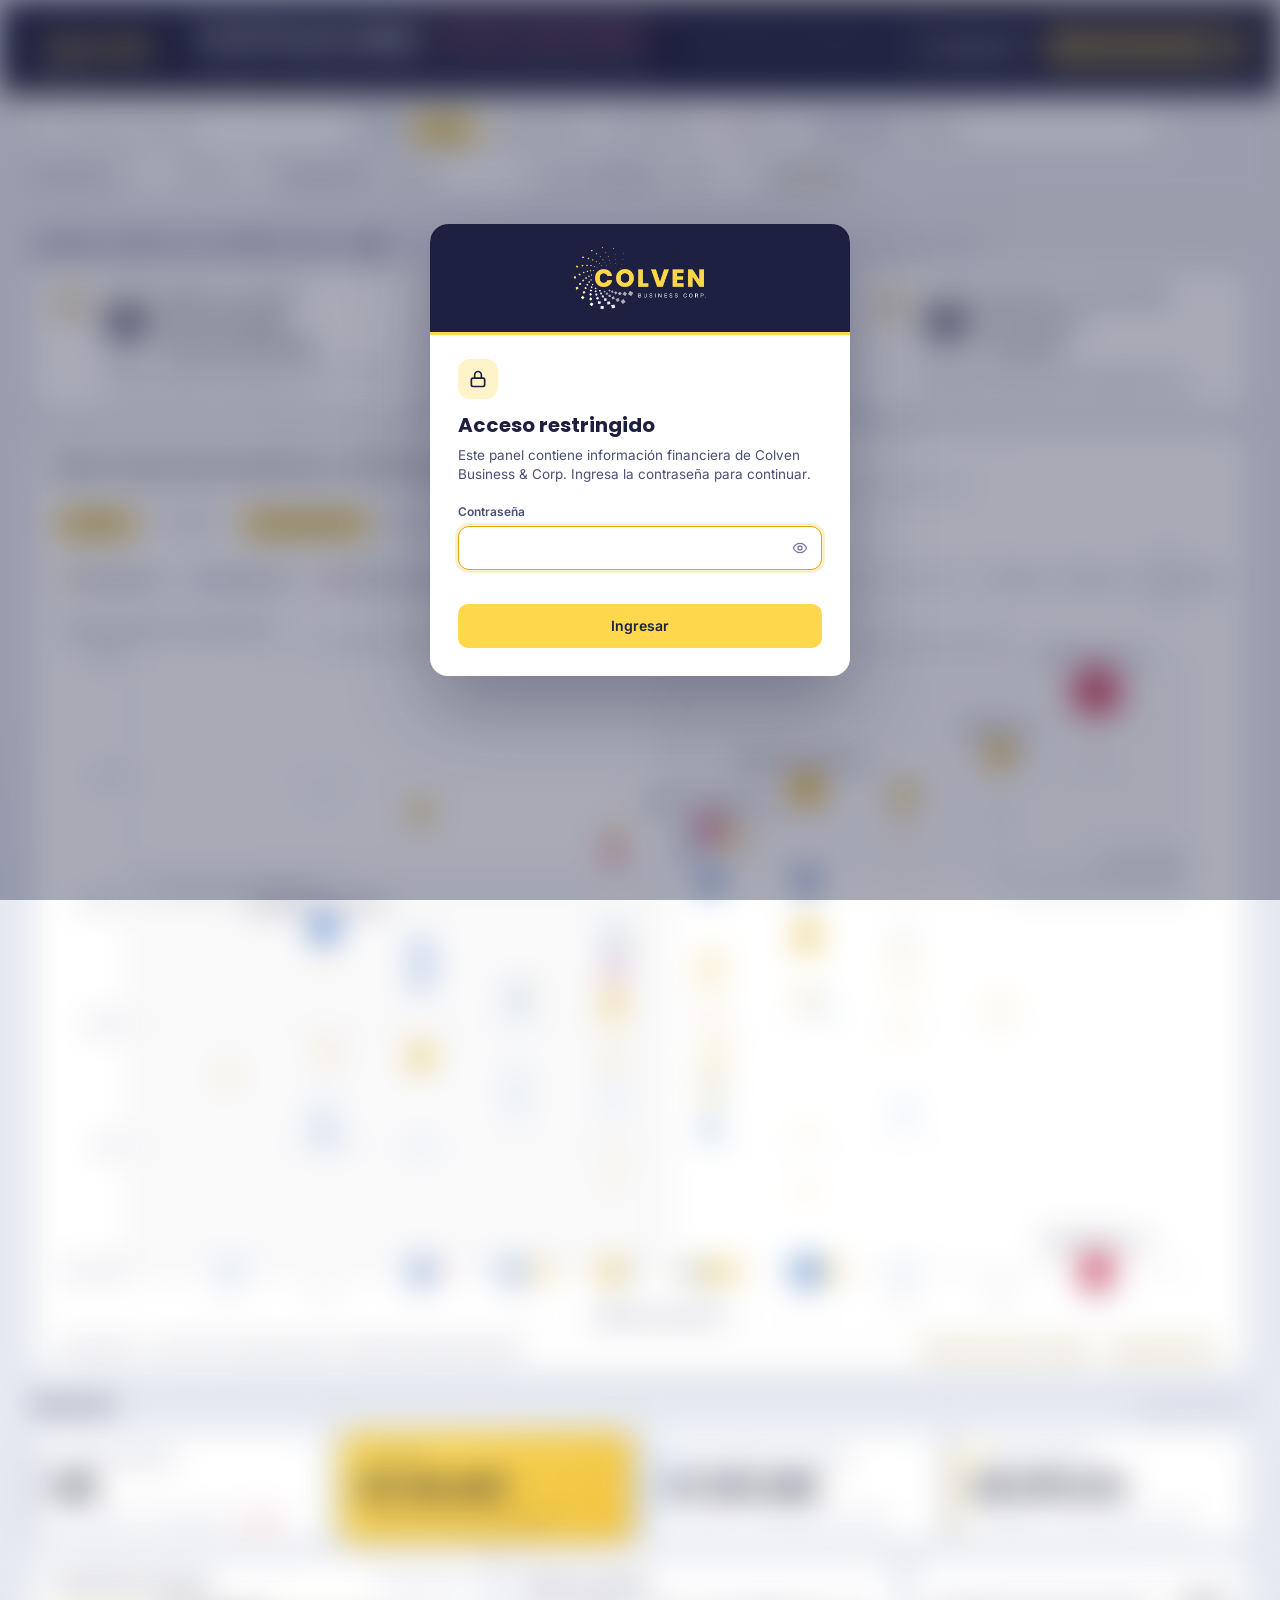
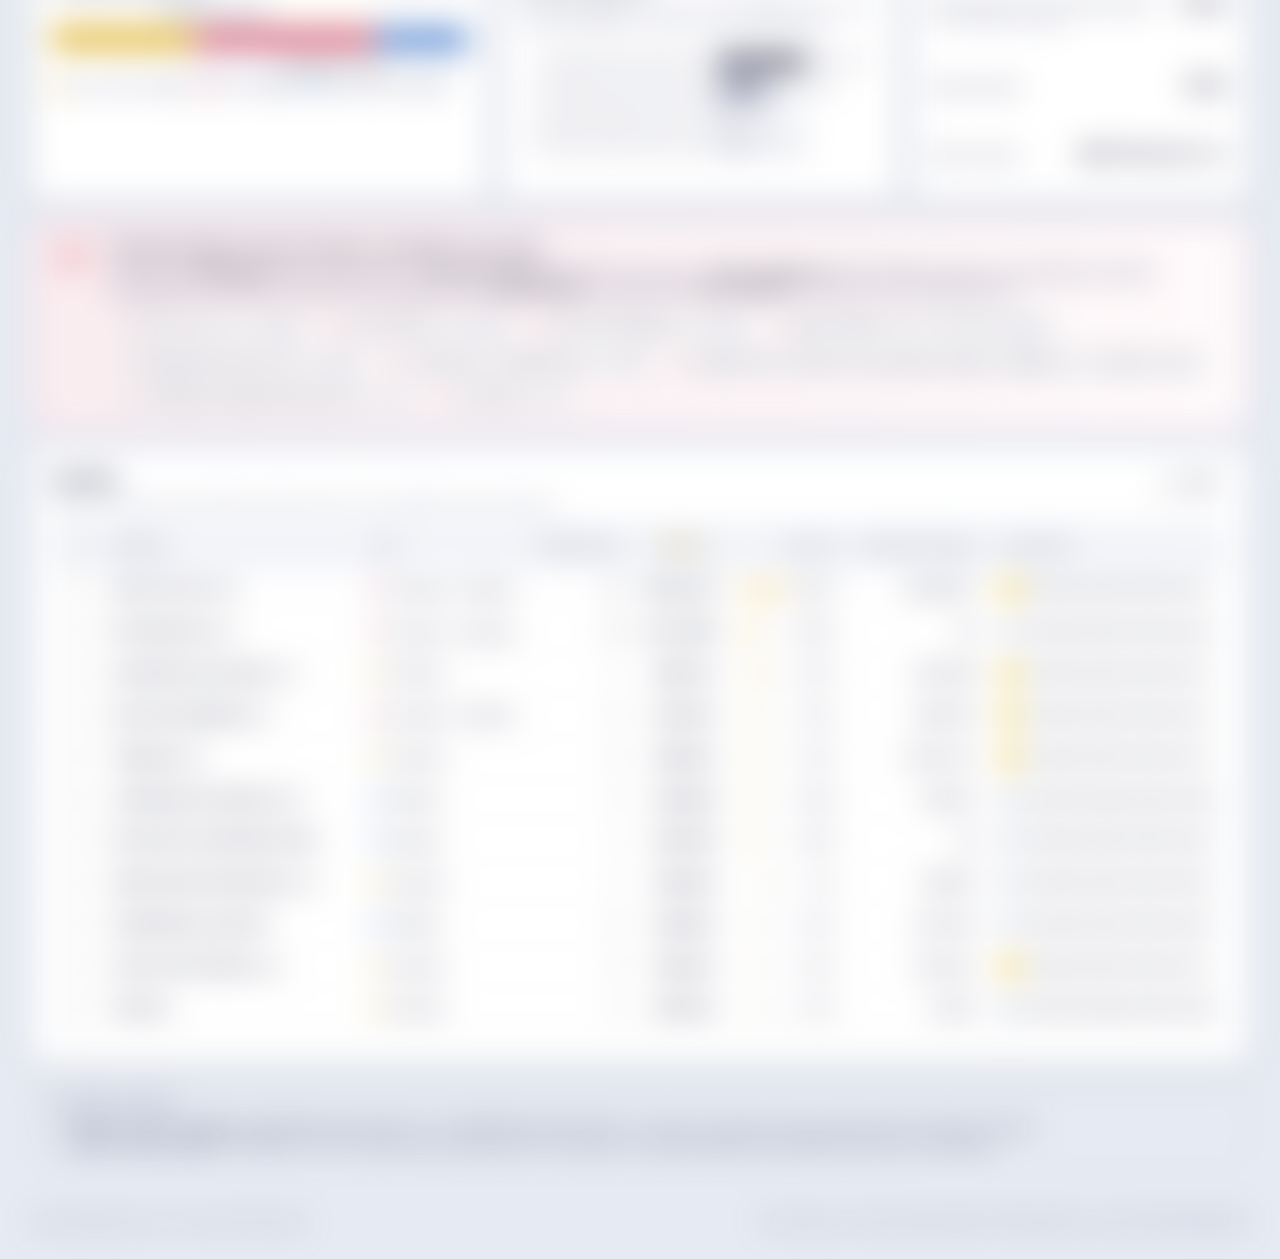
==== commit 3319dfef: "Add files via upload corrección de bugs" ====
--- a/index.html
+++ b/index.html
@@ -10,11 +10,36 @@
   <link rel="preconnect" href="https://fonts.gstatic.com" crossorigin>
   <link href="https://fonts.googleapis.com/css2?family=Inter:wght@400;500;600;700&family=Poppins:wght@600;700;800&display=swap" rel="stylesheet">
   <link rel="stylesheet" href="css/styles.css">
+  <link rel="stylesheet" href="css/compare.css">
 </head>
 <body>
+  <!-- ===================== ACCESO CON CONTRASEÑA ===================== -->
+  <div id="gate" class="gate" role="dialog" aria-modal="true" aria-labelledby="gateTitle">
+    <form class="gate-card" id="gateForm" autocomplete="off">
+      <div class="gate-brand"><img src="assets/logo-colven.png" alt="Colven Business Corp."></div>
+      <div class="gate-body">
+        <div class="gate-lock"><svg viewBox="0 0 24 24"><rect x="4" y="11" width="16" height="10" rx="2"/><path d="M8 11V7a4 4 0 0 1 8 0v4"/></svg></div>
+        <h2 id="gateTitle">Acceso restringido</h2>
+        <p>Este panel contiene información financiera de Colven Business &amp; Corp. Ingresa la contraseña para continuar.</p>
+        <label for="gatePass" class="gate-label">Contraseña</label>
+        <div class="gate-input">
+          <input type="password" id="gatePass" autocomplete="current-password" spellcheck="false" required>
+          <button type="button" id="gateEye" aria-label="Mostrar contraseña" title="Mostrar contraseña">
+            <svg viewBox="0 0 24 24"><path d="M2 12s3.5-7 10-7 10 7 10 7-3.5 7-10 7S2 12 2 12z"/><circle cx="12" cy="12" r="3"/></svg>
+          </button>
+        </div>
+        <p class="gate-err" id="gateErr" role="alert"></p>
+        <button class="btn btn-primary gate-btn" type="submit">Ingresar</button>
+      </div>
+    </form>
+  </div>
+
+  <div id="app" class="app locked" inert>
   <header class="topbar">
     <div class="brand">
-      <img src="assets/logo-colven.png" alt="Colven Business Corp." class="brand-logo">
+      <a href="#" id="homeLink" class="brand-home" title="Volver a la matriz" aria-label="Volver a la matriz principal">
+        <img src="assets/logo-colven.png" alt="Colven Business Corp." class="brand-logo">
+      </a>
       <div class="brand-sep"></div>
       <div>
         <h1>Cuentas por pagar<span id="ribbon" class="ribbon" hidden>Prototipo · cifras de ejemplo</span></h1>
@@ -35,6 +60,8 @@
     </div>
   </header>
 
+  <!-- ===================== VISTA 1: PANEL PRINCIPAL ===================== -->
+  <div id="viewPanel">
   <!-- ===================== FILTROS ===================== -->
   <section class="filters" aria-label="Filtros">
     <div class="f-group f-search">
@@ -113,6 +140,10 @@
             <button data-v="ranking" title="Ranking de barras">
               <svg viewBox="0 0 24 24"><path d="M4 6h14M4 12h10M4 18h6"/></svg>Ranking</button>
           </div>
+          <div class="seg seg-sm" id="vScale" title="Escala del eje vertical">
+            <button data-v="log" class="on" title="Cada línea multiplica el monto por 10: permite ver juntos montos pequeños y grandes">Escala logarítmica</button>
+            <button data-v="lin" title="Distancias proporcionales al monto">Escala lineal</button>
+          </div>
           <div class="menu">
             <button class="btn btn-ghost btn-sm" id="btnExport" aria-haspopup="true">
               <svg viewBox="0 0 24 24"><path d="M12 4v12m0 0-4-4m4 4 4-4M4 20h16"/></svg>Imagen</button>
@@ -186,7 +217,7 @@
       <div class="card-head">
         <div>
           <h2>Detalle</h2>
-          <p class="hint">Marca las casillas para analizar empresas en otra ventana</p>
+          <p class="hint">Marca las casillas y pulsa «Analizar selección» para ver otros gráficos de esas empresas</p>
         </div>
         <div class="head-tools">
           <button class="btn btn-ghost btn-sm" id="btnCsv">
@@ -214,11 +245,100 @@
 
     <section class="dq" id="dq" hidden></section>
   </main>
+  </div>
+
+  <!-- ===================== VISTA 2: ANÁLISIS DE LA SELECCIÓN ===================== -->
+  <div id="viewAnalisis" hidden>
+    <section class="filters">
+      <button class="btn btn-ghost btn-sm" id="aBack">
+        <svg viewBox="0 0 24 24"><path d="M15 18l-6-6 6-6"/></svg>Volver a la matriz</button>
+      <div class="f-group">
+        <span class="f-label">Parámetro</span>
+        <div class="seg" id="aMetric">
+          <button data-v="deuda" class="on">Deuda</button>
+          <button data-v="historico">Histórico pagado</button>
+          <button data-v="importancia">Importancia</button>
+          <button data-v="vs">Deuda vs. histórico</button>
+        </div>
+      </div>
+      <div class="f-group">
+        <span class="f-label">Gráfico</span>
+        <div class="seg" id="aType">
+          <button data-v="barras" class="on">Barras</button>
+          <button data-v="dona">Dona</button>
+          <button data-v="rosa">Rosa</button>
+          <button data-v="treemap">Mapa de árbol</button>
+          <button data-v="embudo">Embudo</button>
+          <button data-v="radar">Radar</button>
+        </div>
+      </div>
+    </section>
+
+    <main class="layout">
+      <section class="card chart-card">
+        <div class="card-head">
+          <div>
+            <h2 id="aTitle">Análisis de la selección</h2>
+            <p class="hint" id="aHint"></p>
+          </div>
+          <div class="head-tools">
+            <div class="menu">
+              <button class="btn btn-ghost btn-sm" id="aBtnExport" aria-haspopup="true">
+                <svg viewBox="0 0 24 24"><path d="M12 4v12m0 0-4-4m4 4 4-4M4 20h16"/></svg>Imagen</button>
+              <div class="menu-list" id="aExportMenu" hidden>
+                <button data-e="dark">PNG · fondo Colven (con resumen)</button>
+                <button data-e="light">PNG · fondo blanco (para informes)</button>
+                <button data-e="transparent">PNG · solo gráfico, transparente</button>
+              </div>
+            </div>
+          </div>
+        </div>
+        <div id="aChart" class="chart chart-analisis"></div>
+      </section>
+
+      <aside class="summary summary-analisis" aria-label="Resumen de la selección">
+        <div class="summary-head"><h2>Resumen de la selección</h2></div>
+        <div class="kpis">
+          <div class="kpi">
+            <span class="kpi-label">Empresas seleccionadas</span>
+            <span class="kpi-value" id="aN">0</span>
+            <span class="kpi-sub" id="aNsub"></span>
+          </div>
+          <div class="kpi kpi-hero">
+            <span class="kpi-label">Total deuda</span>
+            <span class="kpi-value" id="aTotal">$0</span>
+            <span class="kpi-sub" id="aTotalSub"></span>
+          </div>
+          <div class="kpi" data-t="Prestador de servicios">
+            <span class="kpi-label"><i class="dot" data-t="Prestador de servicios"></i>Total prestadores de servicios</span>
+            <span class="kpi-value" id="aServ">$0</span>
+            <span class="kpi-sub" id="aServSub"></span>
+          </div>
+          <div class="kpi" data-t="Proveedor">
+            <span class="kpi-label"><i class="dot" data-t="Proveedor"></i>Total proveedores</span>
+            <span class="kpi-value" id="aProv">$0</span>
+            <span class="kpi-sub" id="aProvSub"></span>
+          </div>
+        </div>
+        <div class="block">
+          <div class="block-head"><h3>Empresas en el análisis</h3><span class="hint" id="aSelHint"></span></div>
+          <div class="add-row">
+            <input list="aAllNames" id="aAddInput" placeholder="Agregar empresa…" autocomplete="off">
+            <datalist id="aAllNames"></datalist>
+          </div>
+          <div class="sel-list" id="aSelList"></div>
+        </div>
+      </aside>
+
+      <section class="notice" id="aOverlap" hidden></section>
+    </main>
+  </div>
 
   <footer class="foot">
     <span>Colven Business &amp; Corp. · Dirección de Finanzas</span>
     <span id="footSrc"></span>
   </footer>
+  </div><!-- /#app -->
 
   <div class="toast" id="toast" role="status" aria-live="polite"></div>
 
@@ -227,6 +347,8 @@
   <script src="js/config.js"></script>
   <script src="js/data-fallback.js"></script>
   <script src="js/common.js"></script>
+  <script src="js/gate.js"></script>
   <script src="js/app.js"></script>
+  <script src="js/analisis.js"></script>
 </body>
 </html>
--- a/css/styles.css
+++ b/css/styles.css
@@ -333,3 +333,52 @@
 .lg-size-t { margin-right: 2px; }
 .lg-bub { display: inline-flex; align-items: center; gap: 5px; font-size: 11.5px; color: var(--text-2); font-weight: 600; }
 .lg-bub i { display: inline-block; border-radius: 50%; border: 1.5px solid var(--muted); background: rgba(118, 123, 159, .12); flex: none; }
+
+/* ---------- Logo como enlace a la matriz ---------- */
+.brand-home { display: block; border-radius: 10px; transition: opacity .2s, transform .2s; }
+.brand-home:hover { opacity: .85; }
+.brand-home:active { transform: scale(.98); }
+.brand-home:focus-visible { outline: 2px solid var(--yellow); outline-offset: 4px; }
+
+/* ---------- Pantalla de contraseña ---------- */
+.app { transition: filter .55s ease; }
+.app.locked { filter: blur(16px) saturate(.9); pointer-events: none; user-select: none; }
+body.gate-open { overflow: hidden; }
+.gate {
+  position: fixed; inset: 0; z-index: 200; display: grid; place-items: center; padding: 16px;
+  background: rgba(29, 32, 65, .38); transition: opacity .5s ease;
+}
+.gate.out { opacity: 0; pointer-events: none; }
+.gate.out .gate-card { transform: translateY(-10px) scale(.98); }
+.gate-card {
+  width: min(420px, 100%); background: var(--surface); border-radius: 18px; overflow: hidden;
+  box-shadow: 0 30px 80px rgba(29, 32, 65, .35); transition: transform .5s ease; animation: gateIn .45s ease-out;
+}
+.gate-brand { background: var(--navy); padding: 22px 28px; display: flex; justify-content: center; border-bottom: 3px solid var(--yellow); }
+.gate-brand img { height: 64px; width: auto; }
+.gate-body { padding: 24px 28px 28px; display: flex; flex-direction: column; }
+.gate-lock { width: 40px; height: 40px; border-radius: 12px; background: rgba(255, 216, 77, .3); color: var(--navy); display: grid; place-items: center; margin-bottom: 12px; }
+.gate-lock svg { width: 20px; height: 20px; }
+.gate-body h2 { font-family: var(--font-head); font-size: 20px; margin: 0 0 6px; }
+.gate-body p { margin: 0 0 18px; color: var(--text-2); font-size: 13.5px; }
+.gate-label { font-size: 12px; font-weight: 600; color: var(--text-2); margin-bottom: 6px; }
+.gate-input { position: relative; }
+.gate-input input {
+  width: 100%; height: 44px; padding: 0 46px 0 14px; border-radius: 11px; border: 1px solid var(--border-2);
+  background: var(--surface-2); font-size: 15px; outline: none; transition: border-color .2s, box-shadow .2s;
+}
+.gate-input input:focus { border-color: var(--prov); box-shadow: 0 0 0 3px var(--yellow-soft); background: #fff; }
+.gate-input button { position: absolute; right: 6px; top: 6px; width: 32px; height: 32px; border: 0; border-radius: 8px; background: none; cursor: pointer; color: var(--muted); display: grid; place-items: center; }
+.gate-input button:hover { background: var(--surface-3); color: var(--text); }
+.gate-err { min-height: 20px; margin: 8px 0 6px !important; color: var(--ambos) !important; font-size: 12.5px !important; font-weight: 600; }
+.gate-btn { height: 44px; justify-content: center; font-size: 14px; }
+.gate-card.bad { animation: shake .4s; }
+@keyframes gateIn { from { opacity: 0; transform: translateY(12px) scale(.98); } }
+@keyframes shake { 20%, 60% { transform: translateX(-8px); } 40%, 80% { transform: translateX(8px); } }
+
+/* ---------- Ficha (tooltip): que nunca se corte ---------- */
+.tt { width: 100%; max-width: none; box-sizing: border-box; }
+.tt table { table-layout: auto; }
+.tt td { vertical-align: top; line-height: 1.35; }
+.tt td:first-child { white-space: nowrap; }
+.tt td:last-child { white-space: normal; padding-left: 12px; }
--- a/css/compare.css
+++ b/css/compare.css
@@ -0,0 +1,27 @@
+/* Vista de análisis de la selección (dentro de index.html) */
+.seg button.dis { opacity: .3; pointer-events: none; }
+.add-row input {
+  width: 100%; height: 36px; padding: 0 12px; border-radius: 10px; background: var(--surface-2);
+  border: 1px solid var(--border-2); outline: none; margin-bottom: 10px;
+}
+.add-row input:focus { border-color: var(--yellow); box-shadow: 0 0 0 3px var(--yellow-soft); }
+.sel-list { display: flex; flex-direction: column; gap: 4px; max-height: 420px; overflow: auto; padding-right: 2px; }
+.sel-item {
+  display: grid; grid-template-columns: 10px 1fr auto 24px; align-items: center; gap: 10px;
+  padding: 7px 8px 7px 10px; border-radius: 9px; background: var(--surface-2); font-size: 12.5px;
+  animation: slideIn .3s ease-out; transition: background .2s;
+}
+.sel-item:hover { background: var(--surface-3); }
+.sel-item i { width: 10px; height: 10px; border-radius: 50%; }
+.sel-item .nm { overflow: hidden; text-overflow: ellipsis; white-space: nowrap; }
+.sel-item .vl { color: var(--text-2); font-weight: 600; }
+.sel-item button { width: 24px; height: 24px; border: 0; background: none; border-radius: 6px; cursor: pointer; color: var(--muted); display: grid; place-items: center; }
+.sel-item button:hover { background: rgba(232, 96, 122, .2); color: var(--ambos); }
+.sel-item button svg { width: 14px; height: 14px; }
+.empty-state { color: var(--muted); font-size: 13px; padding: 20px 0; text-align: center; }
+.summary-analisis .block { grid-column: 1 / -1; }
+.sel-list { display: grid; grid-template-columns: repeat(auto-fill, minmax(300px, 1fr)); gap: 6px; max-height: 360px; }
+.add-row input { max-width: 420px; }
+
+#viewAnalisis .filters { position: static; }
+.chart.chart-analisis { height: clamp(340px, 52vh, 540px); }
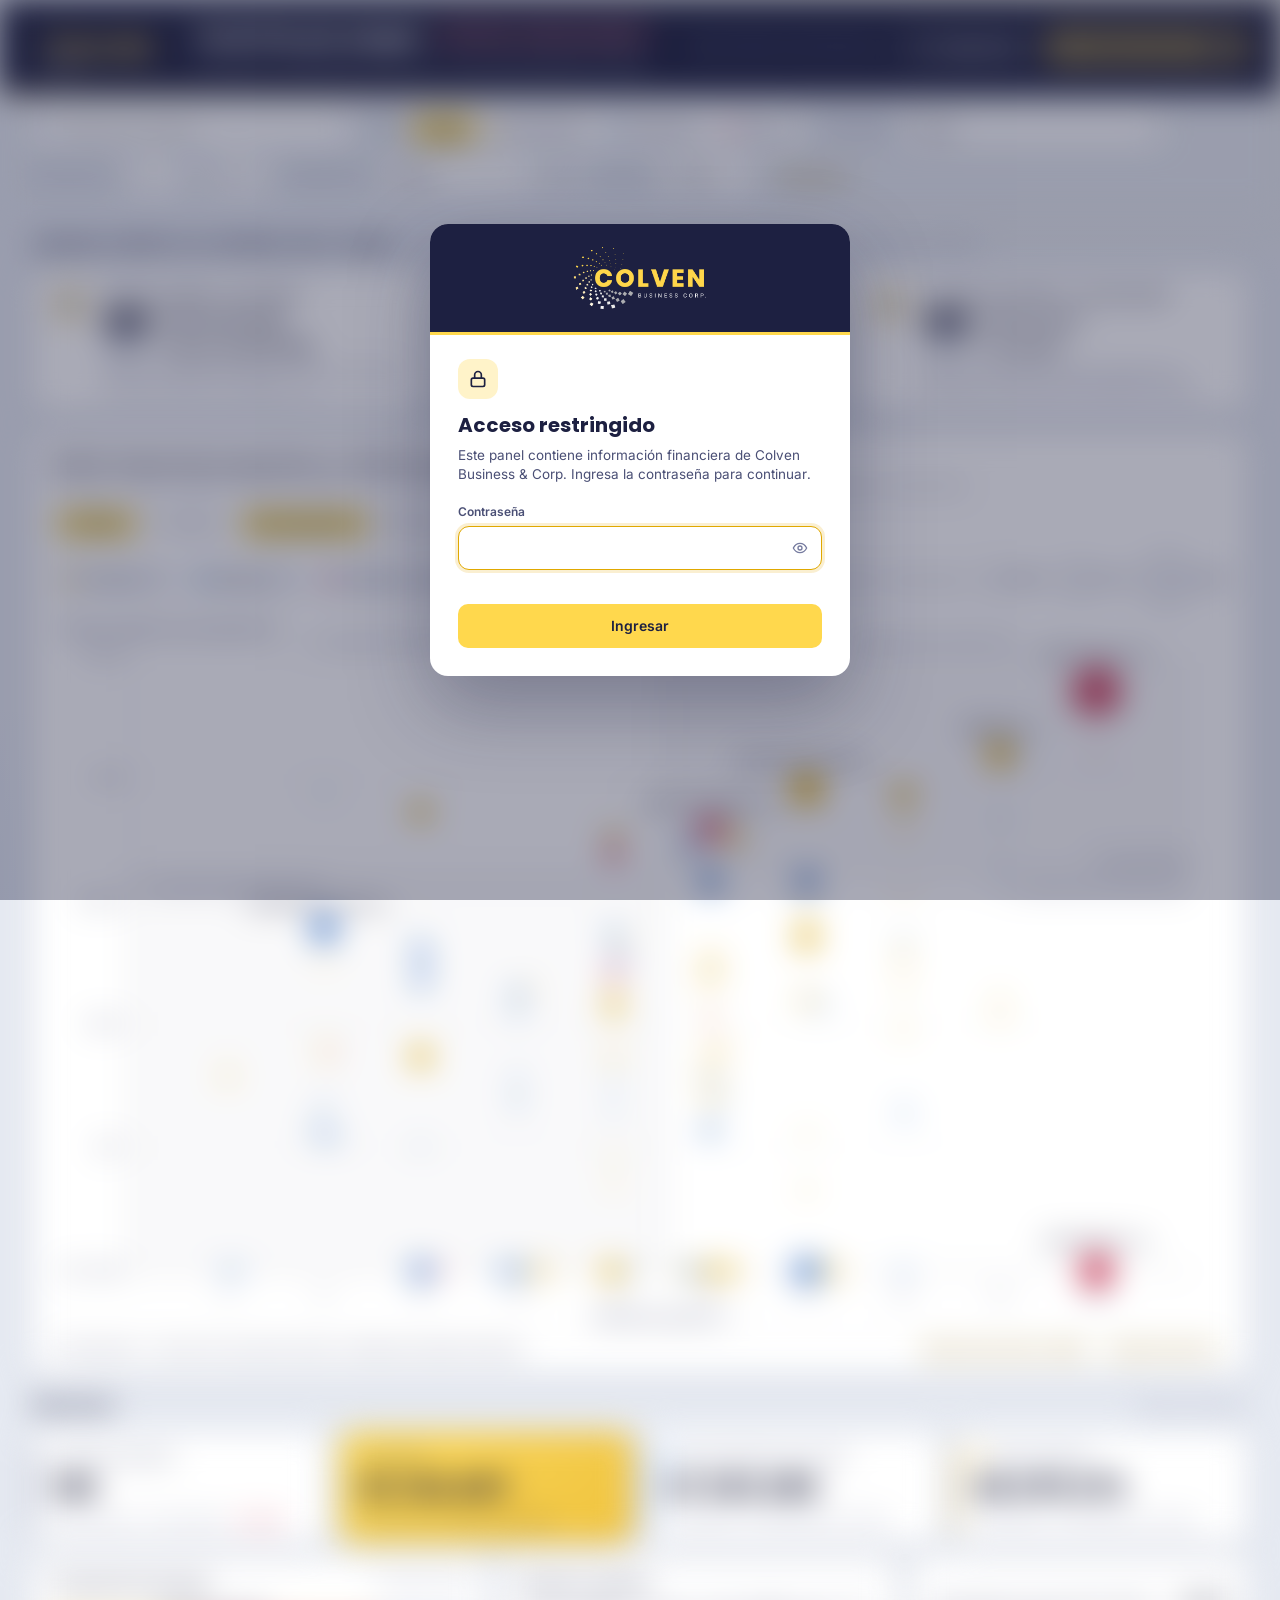
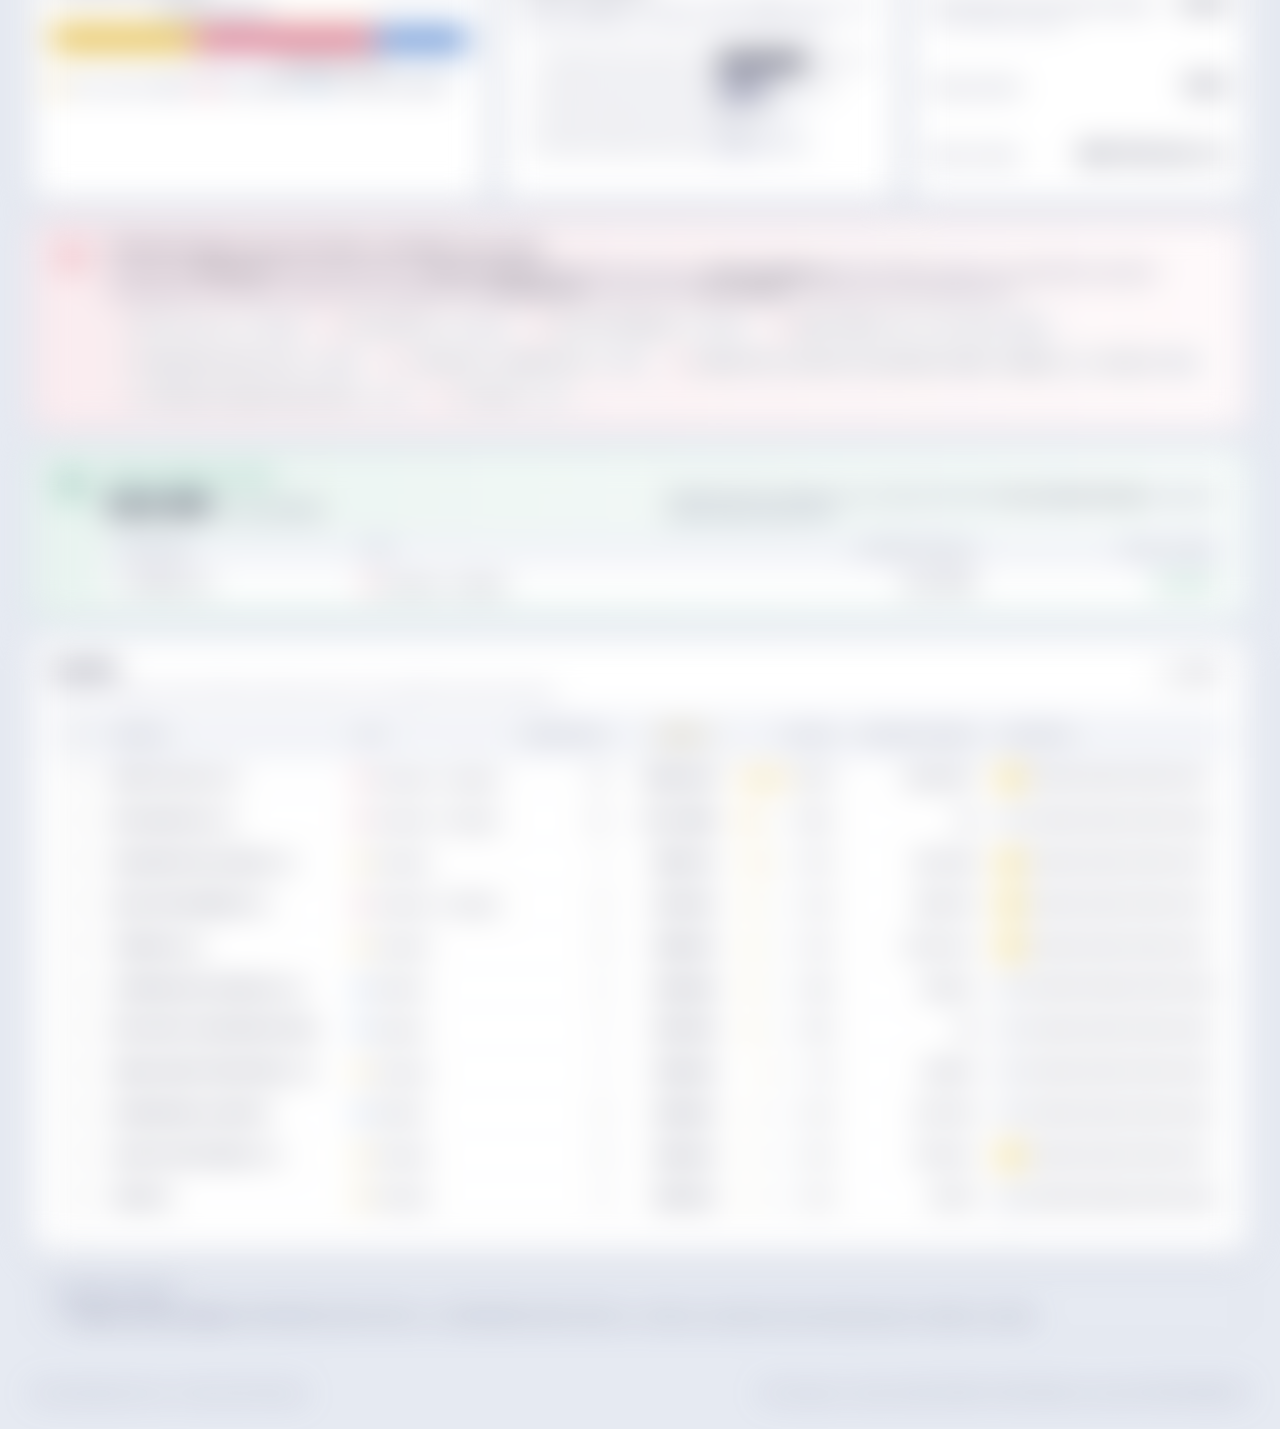
==== commit 64cdd476: "Add files via upload bugs" ====
--- a/index.html
+++ b/index.html
@@ -212,6 +212,9 @@
     <!-- Aviso de empresas en ambas categorías -->
     <section class="notice" id="overlap" hidden></section>
 
+    <!-- Saldos a favor de Colven (pagos por encima de lo asignado) -->
+    <section class="favor" id="favor" hidden></section>
+
     <!-- Tabla -->
     <section class="card table-card">
       <div class="card-head">
@@ -331,6 +334,7 @@
       </aside>
 
       <section class="notice" id="aOverlap" hidden></section>
+      <section class="favor" id="aFavor" hidden></section>
     </main>
   </div>
 
--- a/css/styles.css
+++ b/css/styles.css
@@ -382,3 +382,28 @@
 .tt td { vertical-align: top; line-height: 1.35; }
 .tt td:first-child { white-space: nowrap; }
 .tt td:last-child { white-space: normal; padding-left: 12px; }
+
+/* ---------- Saldo a favor de Colven ---------- */
+:root { --favor: #1A8F6B; --favor-soft: rgba(26, 143, 107, .1); }
+.favor {
+  grid-column: 1 / -1; display: flex; gap: 16px; padding: 16px 20px; border-radius: var(--radius);
+  background: linear-gradient(90deg, var(--favor-soft), rgba(26, 143, 107, .03)), var(--surface);
+  border: 1px solid rgba(26, 143, 107, .4); animation: slideIn .45s ease-out;
+}
+.favor-icon { width: 38px; height: 38px; border-radius: 10px; background: rgba(26, 143, 107, .15); color: var(--favor); display: grid; place-items: center; flex: none; }
+.favor-icon svg { width: 20px; height: 20px; }
+.favor-body { flex: 1; min-width: 0; }
+.favor-head { display: flex; justify-content: space-between; align-items: flex-end; gap: 10px 24px; flex-wrap: wrap; margin-bottom: 10px; }
+.favor-kicker { font-size: 11px; font-weight: 700; letter-spacing: .06em; text-transform: uppercase; color: var(--favor); }
+.favor h3 { margin: 2px 0 0; font-family: var(--font-head); font-size: 24px; font-weight: 700; color: var(--text); }
+.favor h3 small { font-family: var(--font); font-size: 13px; font-weight: 500; color: var(--text-2); margin-left: 6px; }
+.favor-note { font-size: 12.5px; color: var(--text-2); max-width: 560px; }
+.favor-note b { color: var(--text); }
+.favor-table { width: 100%; border-collapse: collapse; font-size: 13px; background: var(--surface); border-radius: 10px; overflow: hidden; }
+.favor-table th { text-align: left; font-size: 11px; text-transform: uppercase; letter-spacing: .05em; color: var(--muted); font-weight: 600; padding: 8px 12px; background: var(--surface-2); }
+.favor-table td { padding: 8px 12px; border-top: 1px solid var(--border); }
+.favor-table .num { text-align: right; }
+.favor-table td.num b { color: var(--favor); }
+.favor-tag { display: block; font-size: 11px; font-weight: 600; color: var(--favor); }
+.tt .tt-favor td { color: #1A8F6B; opacity: 1 !important; }
+@media (max-width: 820px) { .favor-table th:nth-child(2), .favor-table td:nth-child(2), .favor-table th:nth-child(3), .favor-table td:nth-child(3) { display: none; } }
